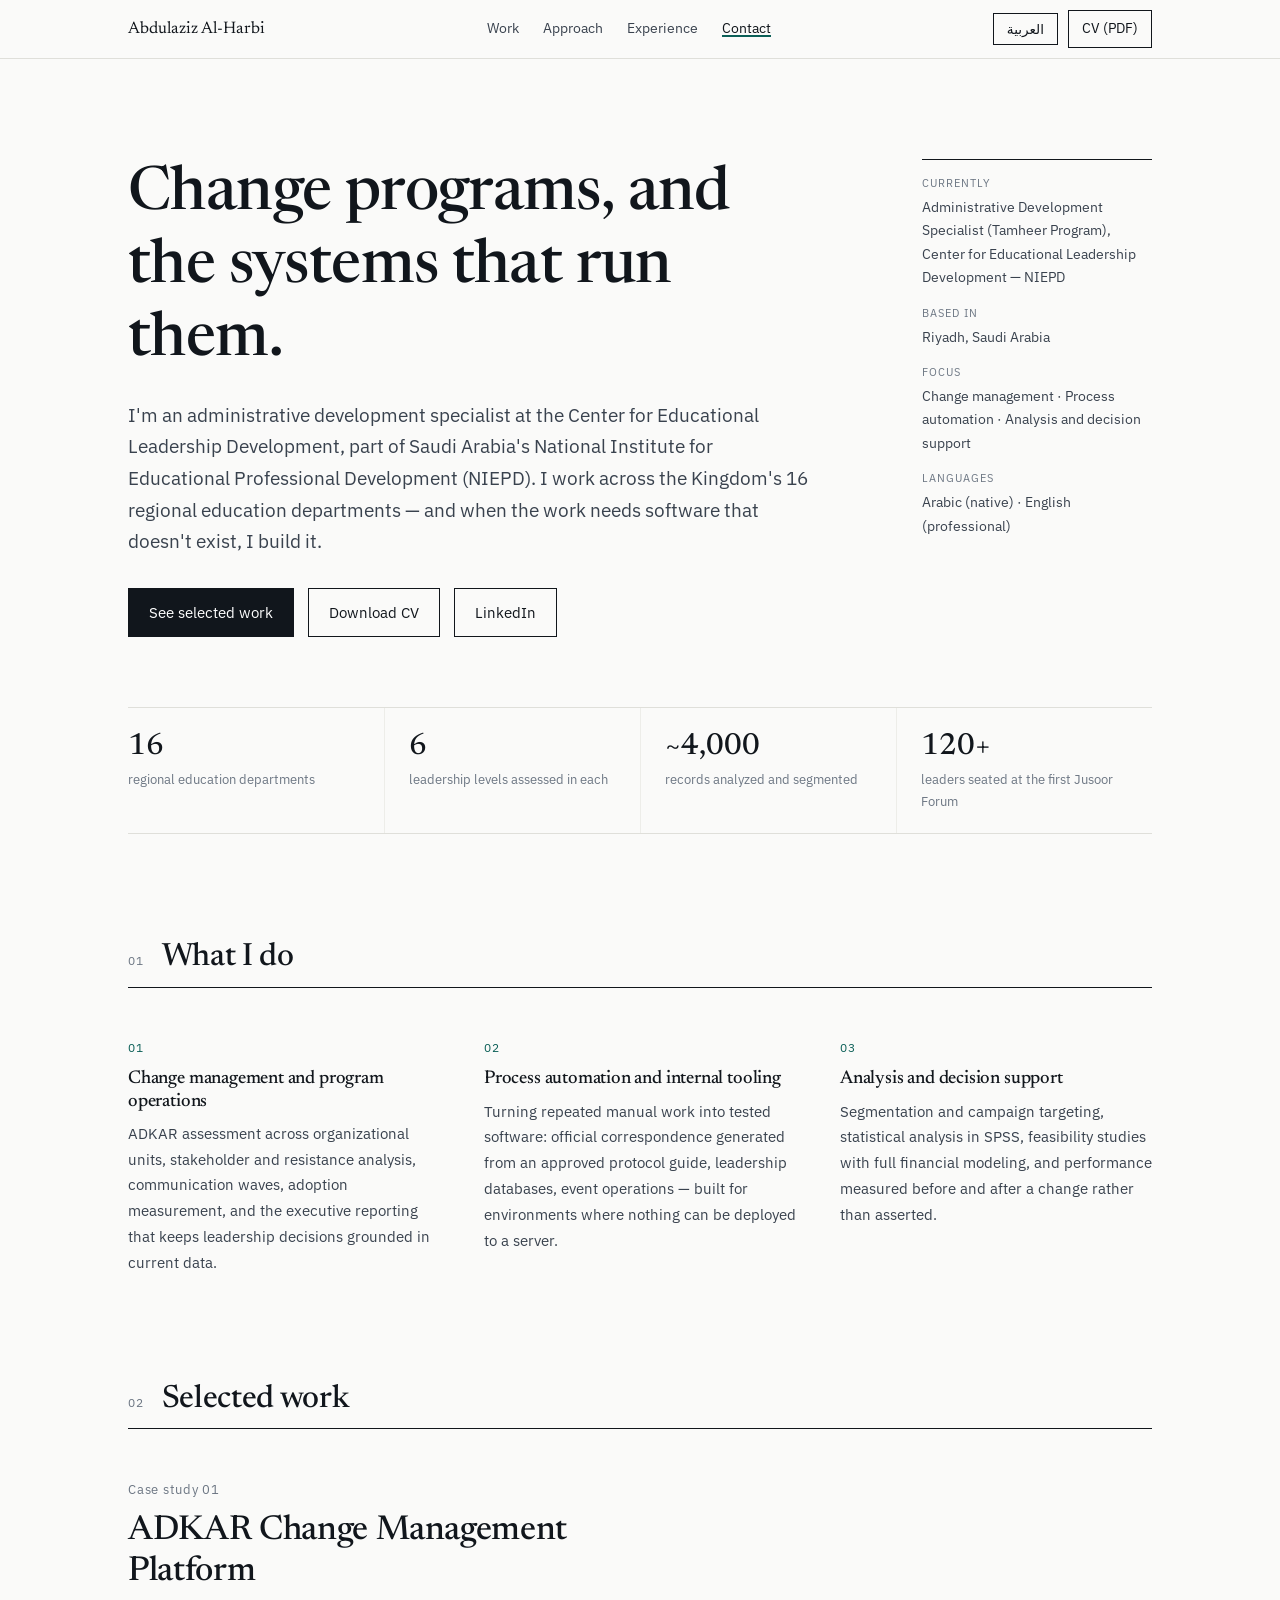
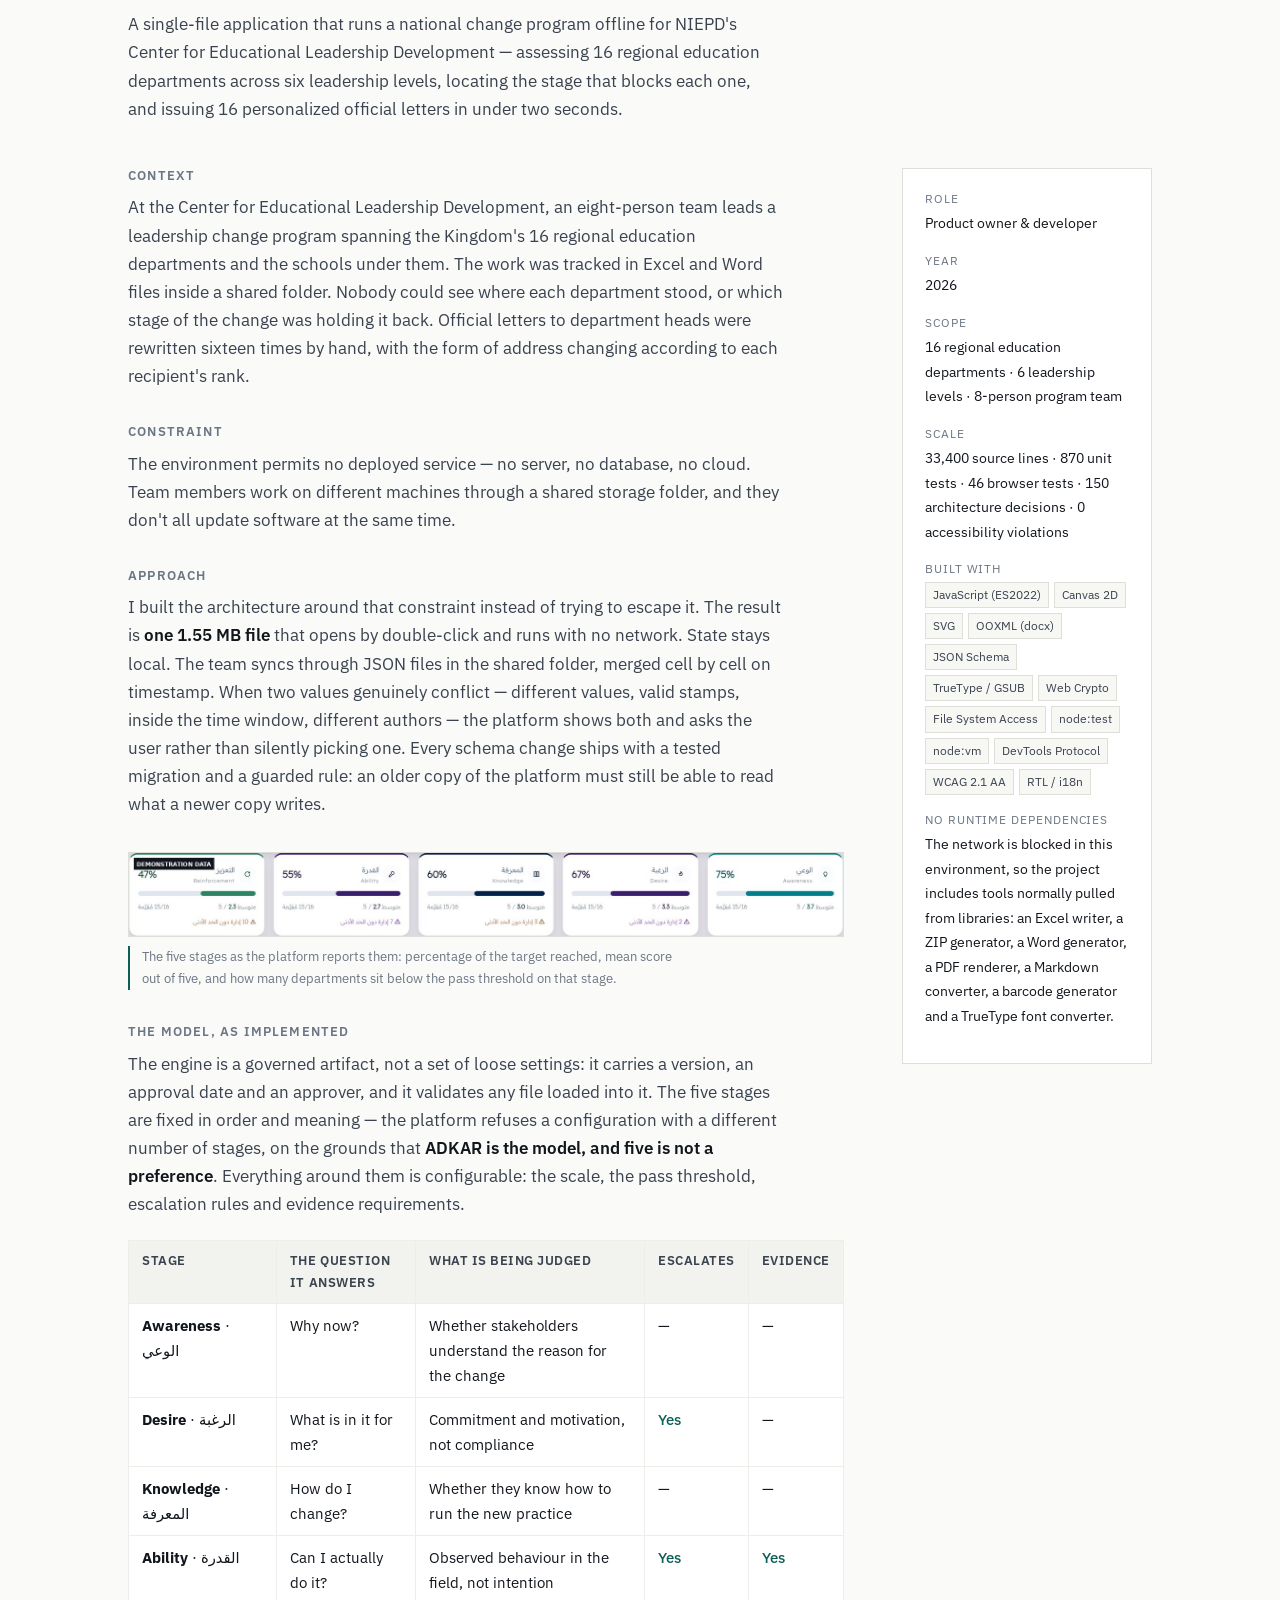
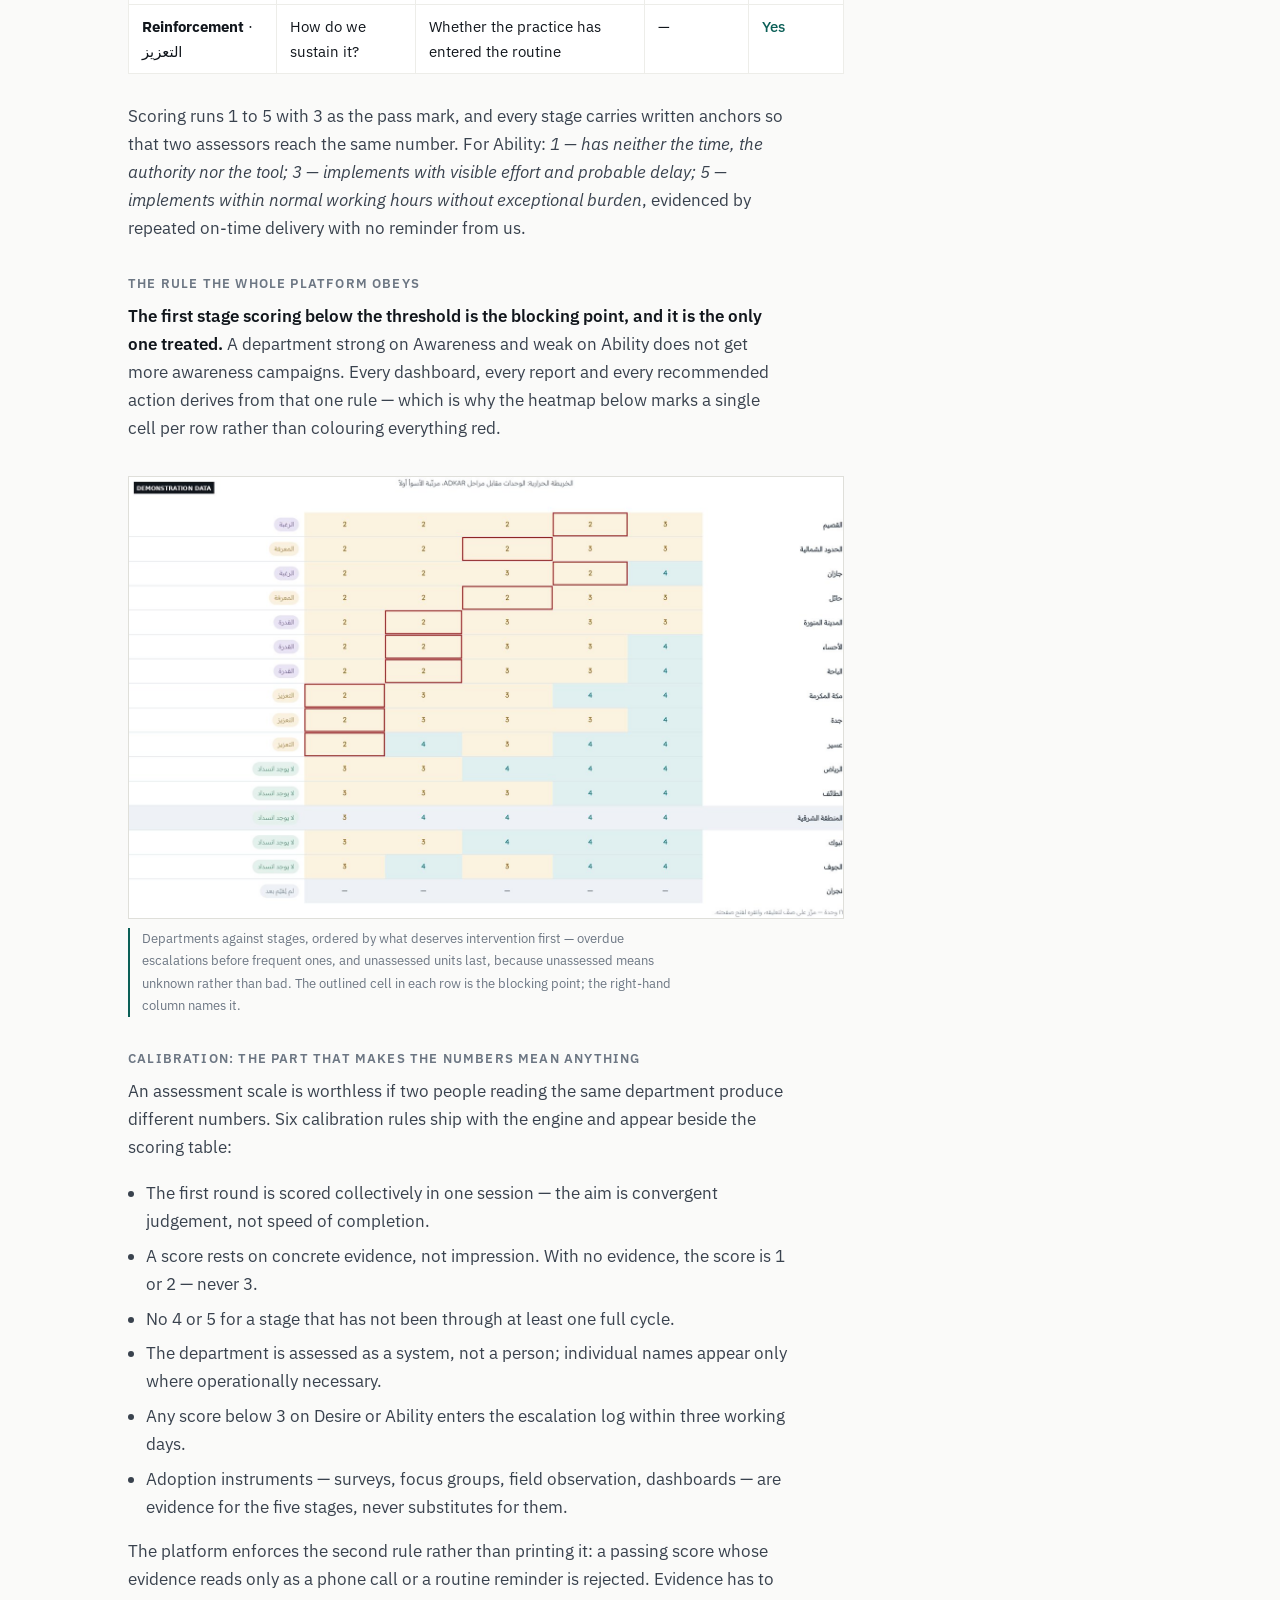
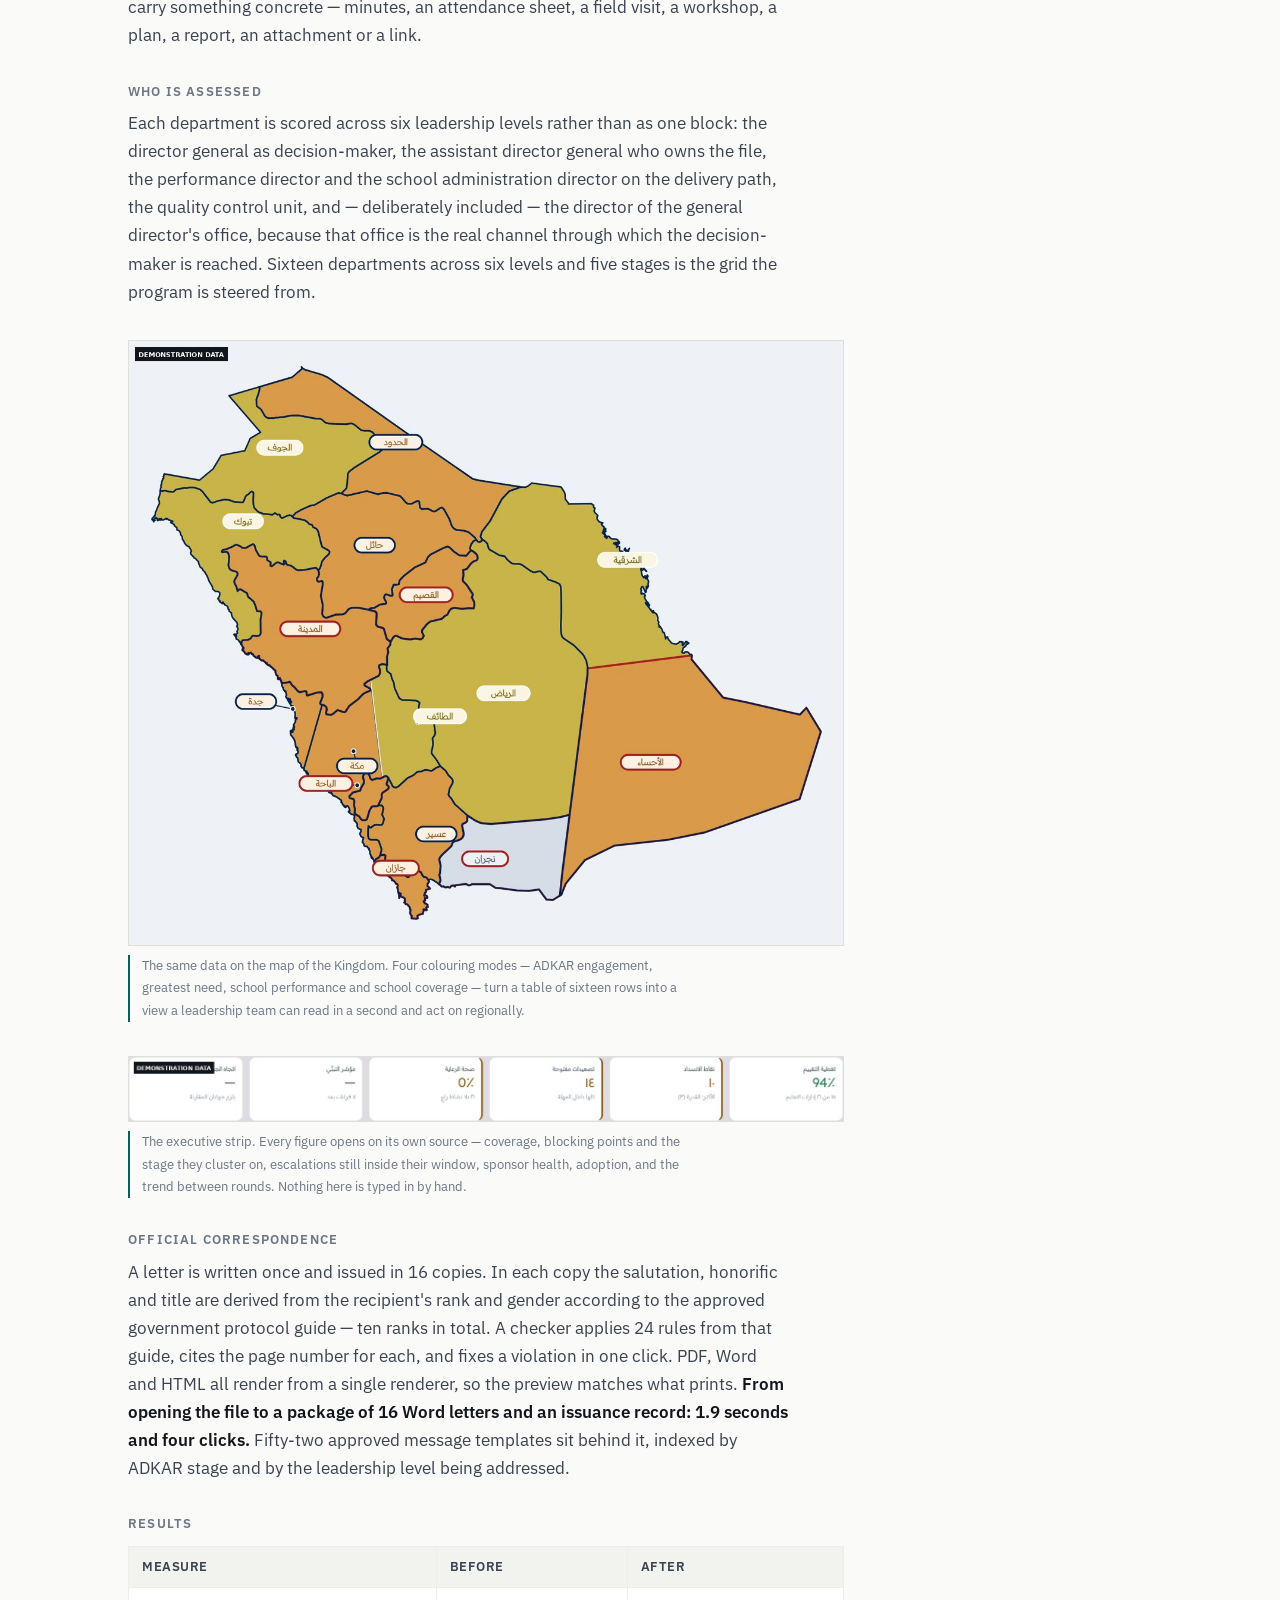
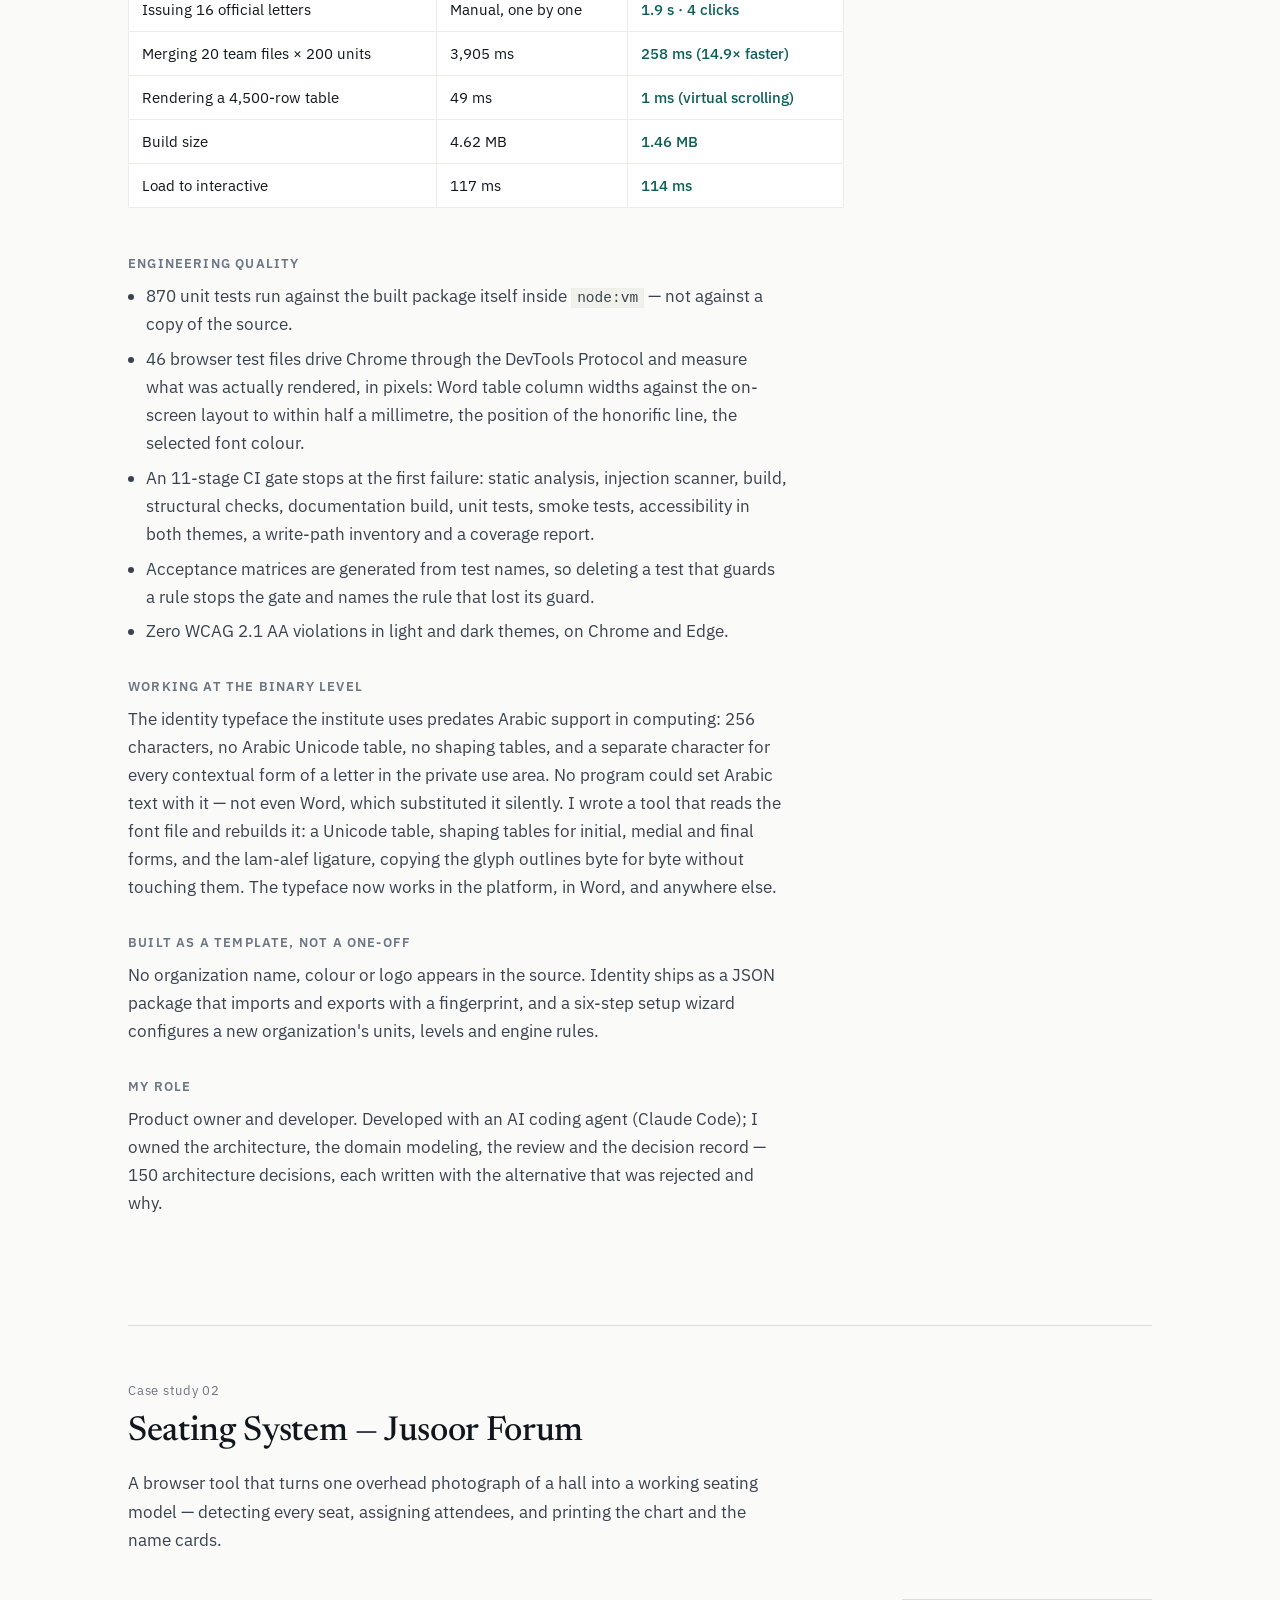
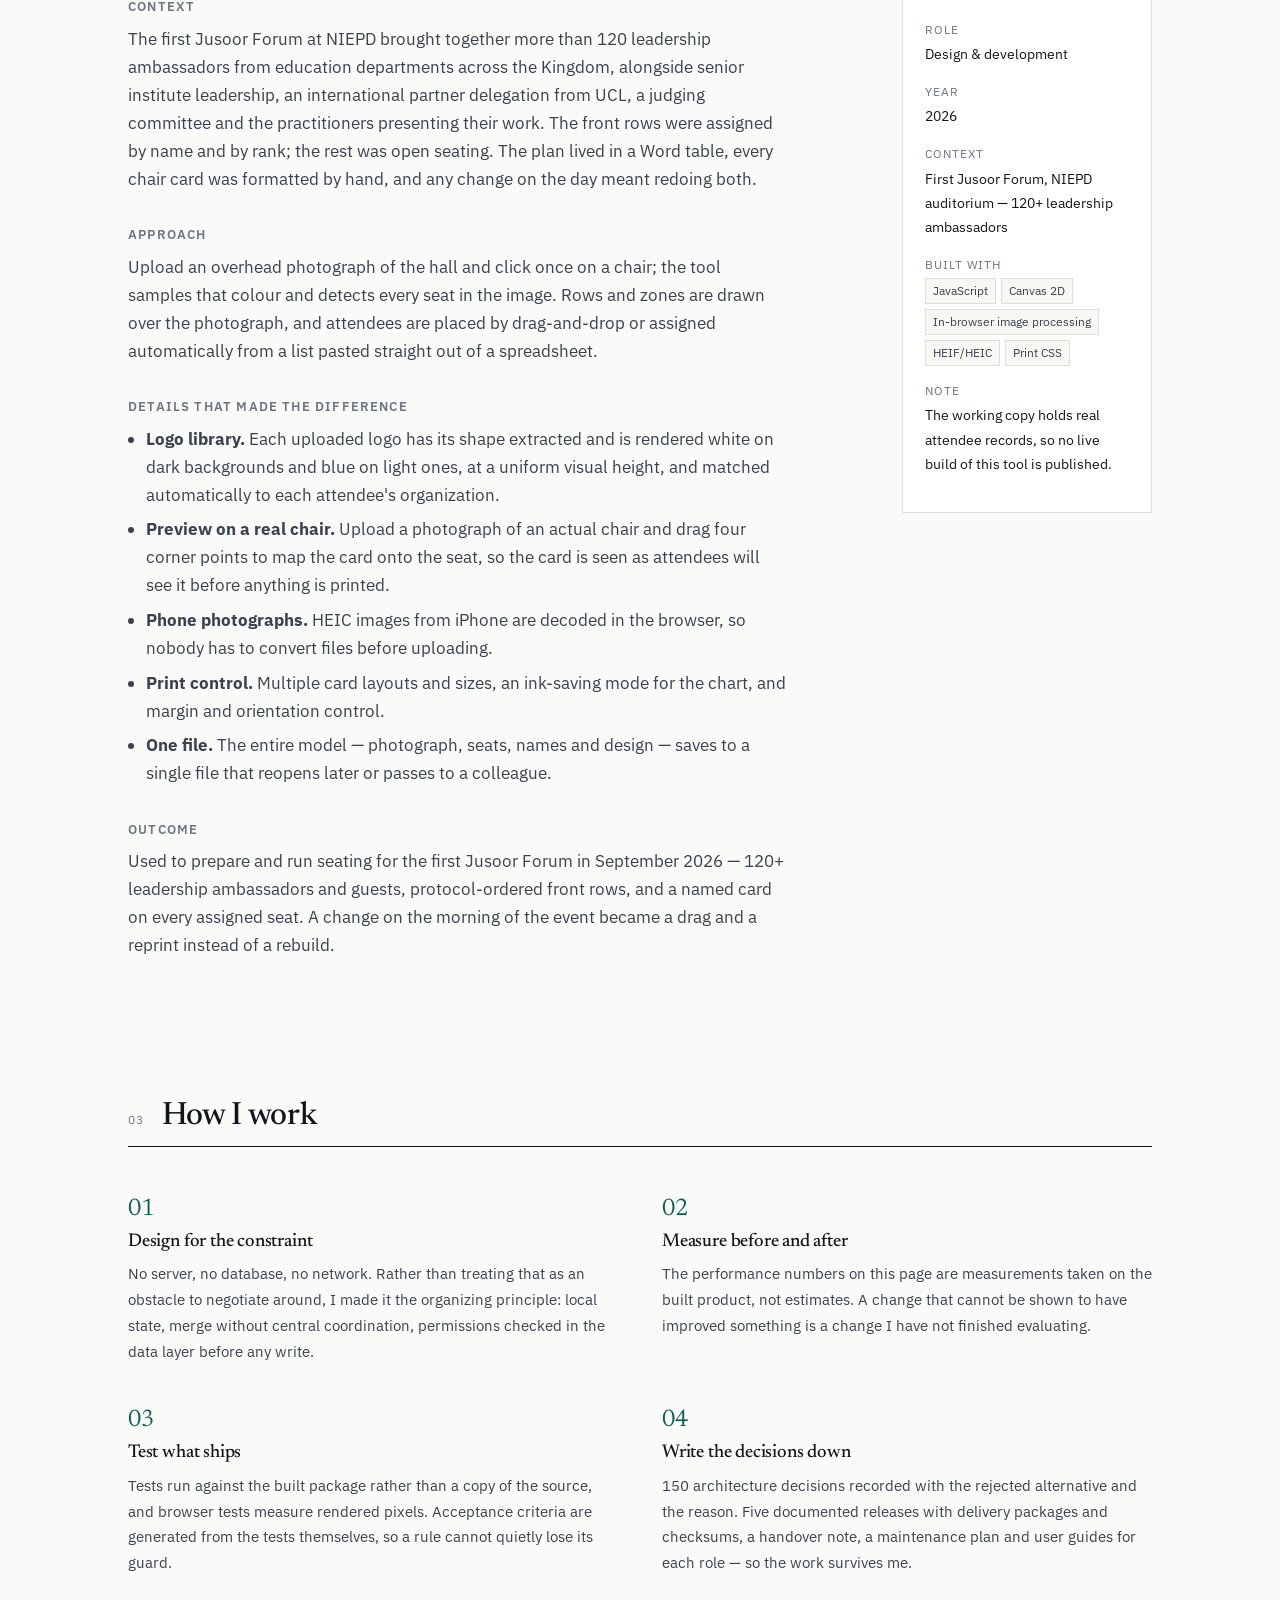
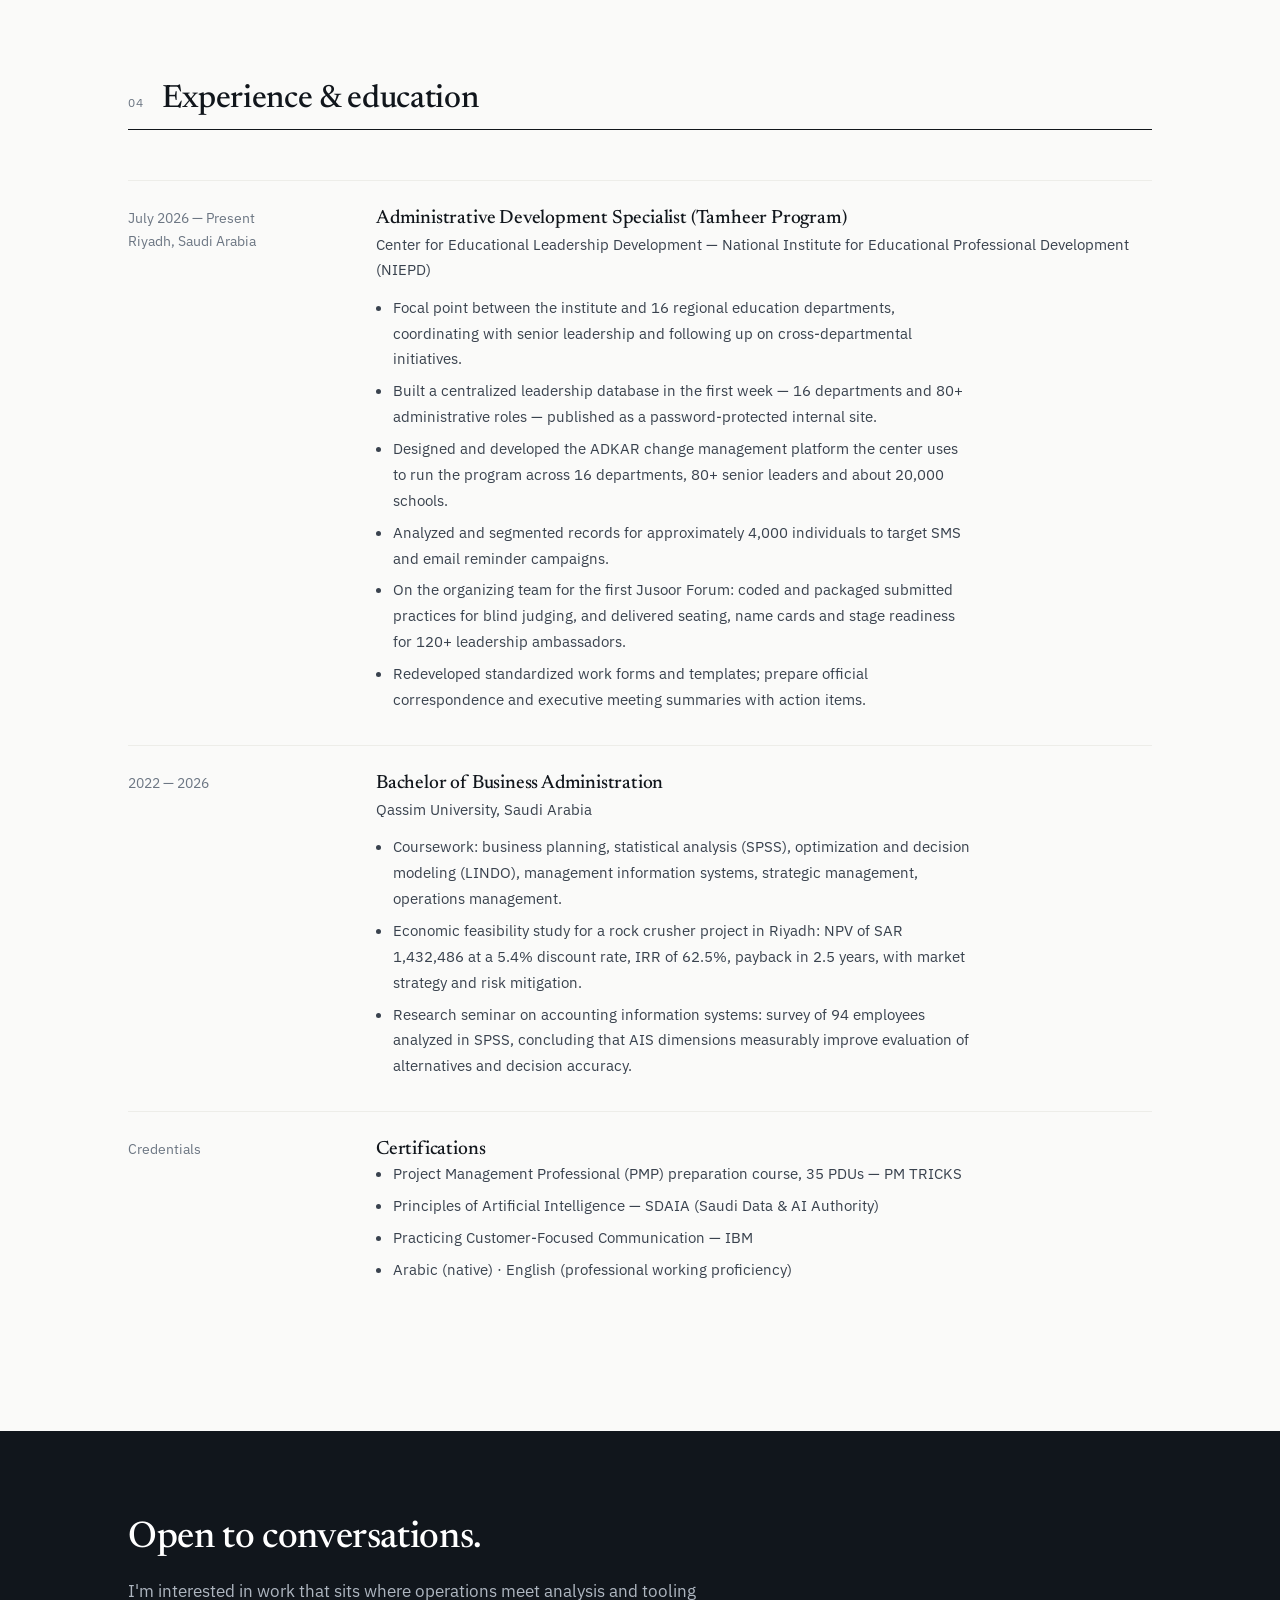
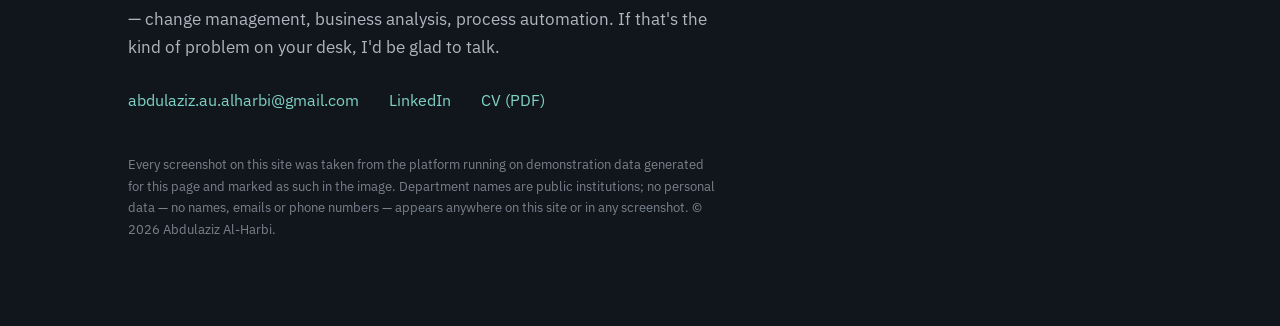
==== v1.html @ 216bb12a "Portfolio v2: bilingual motion site with four case studies; previous page kept as v1.html Co-Authore" ====
<!doctype html>
<html lang="en" data-lang="en">
<head>
<meta charset="utf-8">
<meta name="viewport" content="width=device-width,initial-scale=1">
<title>Abdulaziz Al-Harbi — Change management, operations, and the systems that run them</title>
<meta name="description" content="Administrative development specialist at the Center for Educational Leadership Development, NIEPD. Change management across 16 regional education departments, and the internal systems built to run it.">
<meta property="og:title" content="Abdulaziz Al-Harbi — Change management and operations">
<meta property="og:description" content="Change management across 16 regional education departments, and the systems built to run it.">
<meta property="og:type" content="profile">
<link rel="preconnect" href="https://fonts.googleapis.com">
<link rel="preconnect" href="https://fonts.gstatic.com" crossorigin>
<link href="https://fonts.googleapis.com/css2?family=IBM+Plex+Sans:wght@300;400;500;600&family=IBM+Plex+Sans+Arabic:wght@300;400;500;600&family=Newsreader:opsz,wght@6..72,400;6..72,500;6..72,600&display=swap" rel="stylesheet">
<style>
:root{
  --ink:#11161C; --ink-2:#39424E; --ink-3:#6C7683;
  --paper:#FAFAF9; --card:#FFFFFF; --rule:#DFDFDA; --rule-2:#EDEDE9;
  --accent:#0B5F57; --accent-soft:#E8F1EF;
  --maxw:1120px; --gutter:clamp(20px,5vw,48px);
  --sans:"IBM Plex Sans","Segoe UI",system-ui,sans-serif;
  --serif:Newsreader,Georgia,serif;
}
*{box-sizing:border-box}
html{-webkit-text-size-adjust:100%;scroll-behavior:smooth}
@media (prefers-reduced-motion:reduce){html{scroll-behavior:auto}*{animation:none!important;transition:none!important}}
body{margin:0;background:var(--paper);color:var(--ink);font-family:var(--sans);font-size:16.5px;line-height:1.7;-webkit-font-smoothing:antialiased}
h1,h2,h3,h4{font-family:var(--serif);font-weight:500;line-height:1.2;margin:0;letter-spacing:-.01em}
p{margin:0 0 1.1em}
a{color:var(--accent);text-decoration:none}
a:hover{text-decoration:underline;text-underline-offset:3px}
a:focus-visible,button:focus-visible{outline:2px solid var(--accent);outline-offset:3px;border-radius:2px}
img{max-width:100%;display:block}
code{font-family:ui-monospace,SFMono-Regular,Menlo,monospace;font-size:.88em;background:#F1F1EC;border:1px solid var(--rule-2);padding:1px 5px}
.wrap{max-width:var(--maxw);margin:0 auto;padding:0 var(--gutter)}
.skip{position:absolute;width:1px;height:1px;overflow:hidden;clip:rect(0 0 0 0);white-space:nowrap}
.skip:focus{position:fixed;left:8px;top:8px;width:auto;height:auto;clip:auto;background:var(--ink);color:#fff;padding:10px 16px;z-index:100}

/* ---------- bilingual ---------- */
html[data-lang="en"] [data-l="ar"]{display:none}
html[data-lang="ar"] [data-l="en"]{display:none}
html[data-lang="ar"]{direction:rtl}
html[data-lang="ar"] body{font-family:"IBM Plex Sans Arabic",var(--sans);line-height:1.9}
html[data-lang="ar"] h1,html[data-lang="ar"] h2,html[data-lang="ar"] h3{font-family:"IBM Plex Sans Arabic",var(--sans);font-weight:600;letter-spacing:0;line-height:1.35}
html[data-lang="ar"] .block h4{font-family:"IBM Plex Sans Arabic",var(--sans);letter-spacing:0;text-transform:none;font-size:.9rem}
html[data-lang="ar"] th,html[data-lang="ar"] td{text-align:right}
html[data-lang="ar"] thead th{letter-spacing:0;text-transform:none}
html[data-lang="ar"] ul{padding-left:0;padding-right:1.1em}
html[data-lang="ar"] figcaption{padding-left:0;padding-right:12px;border-left:0;border-right:2px solid var(--accent)}
html[data-lang="ar"] .proof div{border-left:0;border-right:1px solid var(--rule-2)}
html[data-lang="ar"] .proof div:first-child{border-right:none;padding-right:0;padding-left:24px}
html[data-lang="ar"] .hero .now{font-size:.9rem}
html[data-lang="ar"] .shead .no{letter-spacing:0}
html[data-lang="ar"] .caps .n,html[data-lang="ar"] .principles .n{font-family:var(--serif)}

/* ---------- nav ---------- */
.nav{position:sticky;top:0;z-index:50;background:rgba(250,250,249,.93);backdrop-filter:blur(8px);border-bottom:1px solid var(--rule)}
.nav .wrap{display:flex;align-items:center;justify-content:space-between;gap:20px;height:58px}
.nav .me{font-family:var(--serif);font-size:1.05rem;color:var(--ink);white-space:nowrap}
html[data-lang="ar"] .nav .me{font-family:"IBM Plex Sans Arabic",var(--sans);font-weight:600}
.nav ul{display:flex;gap:24px;list-style:none;margin:0;padding:0;font-size:.88rem}
.nav ul a{color:var(--ink-2)}
.nav ul a[aria-current="true"]{color:var(--ink);box-shadow:inset 0 -2px 0 var(--accent)}
.nav .right{display:flex;align-items:center;gap:10px}
.nav .cta,.langbtn{border:1px solid var(--ink);color:var(--ink);padding:6px 13px;font-size:.85rem;white-space:nowrap;background:transparent;cursor:pointer;font-family:inherit}
.nav .cta:hover,.langbtn:hover{background:var(--ink);color:#fff;text-decoration:none}
@media (max-width:860px){.nav ul{display:none}}

/* ---------- hero ---------- */
.hero{padding:clamp(52px,9vw,100px) 0 0}
.hero .top{display:grid;grid-template-columns:minmax(0,1fr) 230px;gap:56px;align-items:start}
.hero h1{font-size:clamp(2.2rem,5.2vw,3.8rem);max-width:18ch;font-weight:500}
.hero .sub{margin-top:22px;font-size:clamp(1.02rem,1.6vw,1.16rem);color:var(--ink-2);max-width:62ch}
.hero .actions{display:flex;flex-wrap:wrap;gap:14px;margin-top:30px}
.hero .now{border-top:1px solid var(--ink);padding-top:14px;font-size:.86rem;margin:0}
.hero .now dt{font-size:.7rem;letter-spacing:.09em;text-transform:uppercase;color:var(--ink-3);margin-bottom:3px}
html[data-lang="ar"] .hero .now dt{letter-spacing:0;text-transform:none;font-size:.76rem}
.hero .now dd{margin:0 0 14px;color:var(--ink-2)}
@media (max-width:980px){.hero .top{grid-template-columns:1fr;gap:34px}.hero .now{max-width:430px}}
.btn{display:inline-block;padding:11px 20px;font-size:.92rem;border:1px solid var(--ink);background:var(--ink);color:#fff}
.btn:hover{background:#000;text-decoration:none}
.btn.ghost{background:transparent;color:var(--ink)}
.btn.ghost:hover{background:var(--ink);color:#fff}

.proof{display:grid;grid-template-columns:repeat(4,1fr);margin-top:clamp(42px,7vw,70px);border-top:1px solid var(--rule);border-bottom:1px solid var(--rule)}
.proof div{padding:22px 24px 20px;border-left:1px solid var(--rule-2)}
.proof div:first-child{border-left:none;padding-left:0}
.proof b{display:block;font-family:var(--serif);font-size:1.9rem;font-weight:500;font-variant-numeric:tabular-nums;line-height:1.15}
.proof .lbl{font-size:.82rem;color:var(--ink-3);display:block;margin-top:4px}
@media (max-width:760px){
  .proof{grid-template-columns:1fr 1fr}
  .proof div{padding:16px 0 16px 18px}
  .proof div:nth-child(odd){border-left:none;padding-left:0}
  .proof div:nth-child(n+3){border-top:1px solid var(--rule-2)}
  html[data-lang="ar"] .proof div:nth-child(odd){border-right:none;padding-right:0;padding-left:18px}
}

/* ---------- sections ---------- */
section{padding:clamp(60px,9vw,104px) 0 0}
.shead{display:flex;align-items:baseline;gap:18px;padding-bottom:10px;border-bottom:1px solid var(--ink);margin-bottom:clamp(30px,5vw,50px)}
.shead .no{font-size:.78rem;color:var(--ink-3);font-variant-numeric:tabular-nums;letter-spacing:.06em}
.shead h2{font-size:clamp(1.5rem,2.6vw,2rem)}

.caps,.principles{display:grid;gap:clamp(24px,4vw,44px)}
.caps{grid-template-columns:repeat(3,1fr)}
.principles{grid-template-columns:repeat(2,1fr)}
.caps h3,.principles h3{font-size:1.16rem;margin-bottom:8px}
.caps p,.principles p{color:var(--ink-2);font-size:.95rem;margin:0}
.caps .n{font-size:.76rem;color:var(--accent);letter-spacing:.08em;display:block;margin-bottom:10px}
.principles .n{font-family:var(--serif);font-size:1.5rem;color:var(--accent);display:block;line-height:1;margin-bottom:10px}
@media (max-width:820px){.caps{grid-template-columns:1fr;gap:30px}.principles{grid-template-columns:1fr;gap:28px}}

/* ---------- case ---------- */
.case{border-top:1px solid var(--rule);padding-top:clamp(36px,5vw,54px);margin-top:clamp(46px,6vw,74px)}
.case:first-of-type{border-top:none;margin-top:0;padding-top:0}
.case h3{font-size:clamp(1.6rem,3vw,2.15rem);max-width:24ch}
.case .kicker{font-size:.8rem;color:var(--ink-3);letter-spacing:.06em;margin-bottom:10px}
.case .summary{font-size:1.05rem;color:var(--ink-2);max-width:64ch;margin-top:16px}
.case .cols{display:grid;grid-template-columns:minmax(0,1fr) 250px;gap:clamp(30px,5vw,58px);align-items:start;margin-top:clamp(28px,4vw,44px)}
@media (max-width:900px){.case .cols{grid-template-columns:1fr;gap:28px}}
.block{margin-bottom:34px}
.block h4{font-size:.82rem;font-family:var(--sans);font-weight:600;letter-spacing:.09em;text-transform:uppercase;color:var(--ink-3);margin-bottom:10px}
.block p{max-width:66ch;color:var(--ink-2)}
.block p strong{color:var(--ink);font-weight:600}
.block ul{max-width:66ch;color:var(--ink-2);padding-left:1.1em;margin:0 0 1em}
.block li{margin-bottom:.4em}

.factfile{border:1px solid var(--rule);background:var(--card);padding:20px 22px;position:sticky;top:78px}
.factfile dl{margin:0;font-size:.9rem}
.factfile dt{font-size:.72rem;letter-spacing:.08em;text-transform:uppercase;color:var(--ink-3);margin-bottom:3px}
html[data-lang="ar"] .factfile dt{letter-spacing:0;text-transform:none;font-size:.78rem}
.factfile dd{margin:0 0 15px;color:var(--ink)}
.tags{display:flex;flex-wrap:wrap;gap:5px;list-style:none;padding:0;margin:0}
.tags li{font-size:.74rem;border:1px solid var(--rule);background:#F7F7F4;color:var(--ink-2);padding:2px 7px}
@media (max-width:900px){.factfile{position:static}}

figure{margin:0 0 34px}
figure img{border:1px solid var(--rule);background:#fff}
figcaption{font-size:.82rem;color:var(--ink-3);margin-top:9px;padding-left:12px;border-left:2px solid var(--accent);max-width:70ch}

.tw{overflow-x:auto;-webkit-overflow-scrolling:touch;margin-bottom:14px}
.case .cols>div{min-width:0}
table{border-collapse:collapse;width:100%;font-size:.92rem;background:var(--card);margin:4px 0 14px}
th,td{border:1px solid var(--rule-2);padding:9px 13px;text-align:left;vertical-align:top}
thead th{background:#F2F2EE;font-weight:600;font-size:.8rem;letter-spacing:.04em;color:var(--ink-2);text-transform:uppercase}
.win{color:var(--accent);font-weight:500}

.demo{display:none;border:1px solid var(--accent);background:var(--accent-soft);padding:22px 24px;margin-top:30px}
.demo.on{display:block}
.demo h4{font-family:var(--serif);font-size:1.2rem;text-transform:none;letter-spacing:0;color:var(--ink);margin-bottom:6px}
.demo p{font-size:.92rem;color:var(--ink-2);margin:0 0 14px;max-width:60ch}

.role{display:grid;grid-template-columns:200px minmax(0,1fr);gap:clamp(20px,4vw,48px);padding:26px 0;border-top:1px solid var(--rule-2)}
.role:first-of-type{border-top:none;padding-top:0}
.role .when{font-size:.86rem;color:var(--ink-3)}
.role h3{font-size:1.2rem}
.role .org{font-size:.94rem;color:var(--ink-2);margin:2px 0 12px}
.role ul{margin:0;padding-left:1.1em;color:var(--ink-2);font-size:.95rem;max-width:66ch}
.role li{margin-bottom:.4em}
@media (max-width:760px){.role{grid-template-columns:1fr;gap:8px}}

.contact{background:var(--ink);color:#EDEFF1;margin-top:clamp(70px,10vw,116px);padding:clamp(54px,8vw,86px) 0}
.contact h2{color:#fff;font-size:clamp(1.7rem,3.4vw,2.3rem);max-width:22ch}
.contact p{color:#AEB6C0;max-width:58ch;margin-top:16px}
.contact a{color:#7FD3C6}
.contact .links{display:flex;flex-wrap:wrap;gap:12px 30px;margin-top:26px;font-size:1rem}
.contact small{display:block;margin-top:40px;color:#79828D;font-size:.79rem;line-height:1.7;max-width:74ch}

@media print{.nav,.demo,.contact .links{display:none}body{background:#fff;font-size:11pt}.contact{background:#fff;color:#000;margin-top:24px}}
</style>
</head>
<body>
<a class="skip" href="#main"><span data-l="en">Skip to content</span><span data-l="ar">تخطَّ إلى المحتوى</span></a>

<nav class="nav" aria-label="Primary">
  <div class="wrap">
    <a class="me" href="#top"><span data-l="en">Abdulaziz Al-Harbi</span><span data-l="ar">عبدالعزيز الحربي</span></a>
    <ul>
      <li><a href="#work"><span data-l="en">Work</span><span data-l="ar">الأعمال</span></a></li>
      <li><a href="#approach"><span data-l="en">Approach</span><span data-l="ar">المنهج</span></a></li>
      <li><a href="#experience"><span data-l="en">Experience</span><span data-l="ar">الخبرة</span></a></li>
      <li><a href="#contact"><span data-l="en">Contact</span><span data-l="ar">تواصل</span></a></li>
    </ul>
    <div class="right">
      <button class="langbtn" id="langBtn" type="button" aria-label="Switch language"><span data-l="en">العربية</span><span data-l="ar">English</span></button>
      <a class="cta" href="cv.pdf"><span data-l="en">CV (PDF)</span><span data-l="ar">السيرة (PDF)</span></a>
    </div>
  </div>
</nav>

<main id="main">
<header class="hero" id="top">
  <div class="wrap">
    <div class="top">
      <div>
        <h1><span data-l="en">Change programs, and the systems that run them.</span><span data-l="ar">برامج التغيير، والأنظمة التي تُشغّلها.</span></h1>
        <p class="sub"><span data-l="en">I'm an administrative development specialist at the Center for Educational Leadership Development, part of Saudi Arabia's National Institute for Educational Professional Development (NIEPD). I work across the Kingdom's 16 regional education departments — and when the work needs software that doesn't exist, I build it.</span><span data-l="ar">أخصائي تطوير إداري في مركز تطوير القيادات التعليمية بالمعهد الوطني للتطوير المهني التعليمي، أعمل مع ست عشرة إدارة تعليم في مناطق المملكة. أصمّم العمليات، وحين يحتاج العمل أداة غير موجودة أبنيها.</span></p>
        <div class="actions">
          <a class="btn" href="#work"><span data-l="en">See selected work</span><span data-l="ar">اطّلع على الأعمال</span></a>
          <a class="btn ghost" href="cv.pdf"><span data-l="en">Download CV</span><span data-l="ar">تحميل السيرة</span></a>
          <a class="btn ghost" href="https://www.linkedin.com/">LinkedIn</a>
        </div>
      </div>
      <dl class="now"><dt><span data-l="en">Currently</span><span data-l="ar">الدور الحالي</span></dt><dd><span data-l="en">Administrative Development Specialist (Tamheer Program), Center for Educational Leadership Development — NIEPD</span><span data-l="ar">أخصائي تطوير إداري (برنامج تمهير) — مركز تطوير القيادات التعليمية، المعهد الوطني للتطوير المهني التعليمي</span></dd>
<dt><span data-l="en">Based in</span><span data-l="ar">المقر</span></dt><dd><span data-l="en">Riyadh, Saudi Arabia</span><span data-l="ar">الرياض، المملكة العربية السعودية</span></dd>
<dt><span data-l="en">Focus</span><span data-l="ar">مجالات العمل</span></dt><dd><span data-l="en">Change management · Process automation · Analysis and decision support</span><span data-l="ar">إدارة التغيير، وأتمتة العمليات، والتحليل ودعم القرار</span></dd>
<dt><span data-l="en">Languages</span><span data-l="ar">اللغات</span></dt><dd><span data-l="en">Arabic (native) · English (professional)</span><span data-l="ar">العربية (الأم)، والإنجليزية (مستوى احترافي)</span></dd></dl>
    </div>
    <div class="proof"><div><b><span data-l="en">16</span><span data-l="ar">١٦</span></b><span class="lbl"><span data-l="en">regional education departments</span><span data-l="ar">إدارة تعليم في المناطق</span></span></div>
<div><b><span data-l="en">6</span><span data-l="ar">٦</span></b><span class="lbl"><span data-l="en">leadership levels assessed in each</span><span data-l="ar">مستويات قيادية داخل كل إدارة</span></span></div>
<div><b><span data-l="en">~4,000</span><span data-l="ar">٤٬٠٠٠</span></b><span class="lbl"><span data-l="en">records analyzed and segmented</span><span data-l="ar">سجلاً حُلّل وفُرز للتواصل</span></span></div>
<div><b><span data-l="en">120+</span><span data-l="ar">١٢٠</span></b><span class="lbl"><span data-l="en">leaders seated at the first Jusoor Forum</span><span data-l="ar">قياديًا فأكثر في ملتقى جسور الأول</span></span></div></div>
  </div>
</header>

<section id="capabilities">
  <div class="wrap">
    <div class="shead"><span class="no">01</span><h2><span data-l="en">What I do</span><span data-l="ar">مجالات العمل</span></h2></div>
    <div class="caps"><div><span class="n">01</span><h3 data-l="en">Change management and program operations</h3><h3 data-l="ar">إدارة التغيير وتشغيل البرامج</h3><p data-l="en">ADKAR assessment across organizational units, stakeholder and resistance analysis, communication waves, adoption measurement, and the executive reporting that keeps leadership decisions grounded in current data.</p>
<p data-l="ar">تقييم الوحدات وفق نموذج ADKAR، وتحليل أصحاب المصلحة وإدارة المقاومة، وتشغيل الموجات الاتصالية، وقياس التبنّي، والتقارير التنفيذية التي تجعل قرار القيادة مبنيًا على وضع اليوم لا على انطباع.</p></div>
<div><span class="n">02</span><h3 data-l="en">Process automation and internal tooling</h3><h3 data-l="ar">أتمتة العمليات وبناء الأدوات الداخلية</h3><p data-l="en">Turning repeated manual work into tested software: official correspondence generated from an approved protocol guide, leadership databases, event operations — built for environments where nothing can be deployed to a server.</p>
<p data-l="ar">تحويل العمل اليدوي المتكرر إلى برمجيات مختبَرة: خطابات رسمية تُصدر وفق دليل المخاطبات المعتمد، وقواعد بيانات قيادية، وتشغيل الفعاليات — في بيئة لا تسمح بنشر أي خدمة على خادم.</p></div>
<div><span class="n">03</span><h3 data-l="en">Analysis and decision support</h3><h3 data-l="ar">التحليل ودعم القرار</h3><p data-l="en">Segmentation and campaign targeting, statistical analysis in SPSS, feasibility studies with full financial modeling, and performance measured before and after a change rather than asserted.</p>
<p data-l="ar">فرز البيانات واستهداف حملات التواصل، والتحليل الإحصائي بـ SPSS، ودراسات الجدوى بنمذجة مالية كاملة، وأداء يُقاس قبل التغيير وبعده لا يُدّعى.</p></div></div>
  </div>
</section>

<section id="work">
  <div class="wrap">
    <div class="shead"><span class="no">02</span><h2><span data-l="en">Selected work</span><span data-l="ar">الأعمال المختارة</span></h2></div>

    <article class="case" id="adkar">
      <p class="kicker"><span data-l="en">Case study 01</span><span data-l="ar">دراسة حالة ٠١</span></p>
      <h3><span data-l="en">ADKAR Change Management Platform</span><span data-l="ar">منصة إدارة التغيير ADKAR</span></h3>
      <p class="summary"><span data-l="en">A single-file application that runs a national change program offline for NIEPD's Center for Educational Leadership Development — assessing 16 regional education departments across six leadership levels, locating the stage that blocks each one, and issuing 16 personalized official letters in under two seconds.</span><span data-l="ar">تطبيق في ملف واحد يدير برنامج تغيير وطنيًا دون اتصال لمركز تطوير القيادات التعليمية بالمعهد الوطني للتطوير المهني التعليمي: يقيّم ست عشرة إدارة تعليم على ستة مستويات قيادية، ويحدّد المرحلة التي تعطّل كل إدارة، ويُصدر ١٦ خطابًا رسميًا مخصَّصًا في أقل من ثانيتين.</span></p>
      <div class="cols">
        <div>
<div class="block">
<h4 data-l="en">Context</h4><h4 data-l="ar">المشكلة</h4>
<p data-l="en">At the Center for Educational Leadership Development, an eight-person team leads a leadership change program spanning the Kingdom's 16 regional education departments and the schools under them. The work was tracked in Excel and Word files inside a shared folder. Nobody could see where each department stood, or which stage of the change was holding it back. Official letters to department heads were rewritten sixteen times by hand, with the form of address changing according to each recipient's rank.</p>
<p data-l="ar">في مركز تطوير القيادات التعليمية يقود فريق من ثمانية أشخاص برنامج تغيير يشمل ست عشرة إدارة تعليم في مناطق المملكة والمدارس التابعة لها. كان العمل يُدار بملفات Excel وWord في مجلد مشترك، فلا يظهر أين تقف كل إدارة ولا أي مرحلة تعطّل تقدّمها. أما الخطابات الرسمية فكانت تُكتب ست عشرة مرة يدويًا، مع اختلاف صيغة المخاطبة حسب رتبة كل مخاطَب.</p>
</div>
<div class="block">
<h4 data-l="en">Constraint</h4><h4 data-l="ar">القيد</h4>
<p data-l="en">The environment permits no deployed service — no server, no database, no cloud. Team members work on different machines through a shared storage folder, and they don't all update software at the same time.</p>
<p data-l="ar">البيئة الحكومية لا تسمح بنشر خدمة: لا خادم ولا قاعدة بيانات ولا خدمة سحابية. وأعضاء الفريق يعملون على أجهزة مختلفة عبر مجلد تخزين مشترك، ولا يحدّثون التطبيق في وقت واحد.</p>
</div>
<div class="block">
<h4 data-l="en">Approach</h4><h4 data-l="ar">القرار المعماري</h4>
<p data-l="en">I built the architecture around that constraint instead of trying to escape it. The result is <strong>one 1.55 MB file</strong> that opens by double-click and runs with no network. State stays local. The team syncs through JSON files in the shared folder, merged cell by cell on timestamp. When two values genuinely conflict — different values, valid stamps, inside the time window, different authors — the platform shows both and asks the user rather than silently picking one. Every schema change ships with a tested migration and a guarded rule: an older copy of the platform must still be able to read what a newer copy writes.</p>
<p data-l="ar">بنيتُ المعمارية حول هذا القيد بدل الالتفاف عليه. النتيجة <strong>ملف واحد بحجم ١٫٥٥ ميغابايت</strong> يُفتح بالنقر المزدوج ويعمل دون اتصال. الحالة محلية، والفريق يتزامن عبر ملفات JSON في المجلد المشترك بالدمج بالختم الزمني لكل خلية. وعند تعارض حقيقي — قيمتان مختلفتان، وختمان صالحان، وفارق زمني داخل النافذة، وكاتبان مختلفان — يعرض التطبيق النسختين على المستخدم ولا يحسم تلقائيًا. وكل تغيير في المخطط يصحبه ترحيل مختبَر وشرط محروس: أن تبقى النسخة القديمة قادرة على قراءة ما تكتبه النسخة الجديدة.</p>
</div>
<figure>
<img src="assets/stages.jpg" data-alt-en="The five ADKAR stages as scored in the platform" data-alt-ar="المراحل الخمس كما تعرضها المنصة" alt="The five ADKAR stages as scored in the platform" loading="lazy">
<figcaption data-l="en">The five stages as the platform reports them: percentage of the target reached, mean score out of five, and how many departments sit below the pass threshold on that stage.</figcaption><figcaption data-l="ar">المراحل الخمس كما تعرضها المنصة: نسبة بلوغ المستهدف، ومتوسط الدرجة من خمس، وعدد الإدارات دون حد الاجتياز في كل مرحلة.</figcaption>
</figure>
<div class="block">
<h4 data-l="en">The model, as implemented</h4><h4 data-l="ar">النموذج كما طُبِّق</h4>
<p data-l="en">The engine is a governed artifact, not a set of loose settings: it carries a version, an approval date and an approver, and it validates any file loaded into it. The five stages are fixed in order and meaning — the platform refuses a configuration with a different number of stages, on the grounds that <strong>ADKAR is the model, and five is not a preference</strong>. Everything around them is configurable: the scale, the pass threshold, escalation rules and evidence requirements.</p>
<p data-l="ar">المحرّك وثيقة محكومة لا مجموعة إعدادات: له إصدار وتاريخ اعتماد وجهة اعتماد، ويفحص أي ملف يُحمَّل إليه. والمراحل الخمس ثابتة الترتيب والمعنى — ترفض المنصة أي تهيئة بعدد مراحل مختلف، لأن <strong>ADKAR هو النموذج، وعددها ليس خيارًا</strong>. وما عدا ذلك قابل للتهيئة: المقياس، وحد العبور، وقواعد التصعيد، واشتراط الشواهد.</p><div class="tw" data-l="en"><table><thead><tr><th scope="col">Stage</th><th scope="col">The question it answers</th><th scope="col">What is being judged</th><th scope="col">Escalates</th><th scope="col">Evidence</th></tr></thead><tbody><tr><td><strong>Awareness</strong> · الوعي</td><td>Why now?</td><td>Whether stakeholders understand the reason for the change</td><td>—</td><td>—</td></tr><tr><td><strong>Desire</strong> · الرغبة</td><td>What is in it for me?</td><td>Commitment and motivation, not compliance</td><td><span class="win">Yes</span></td><td>—</td></tr><tr><td><strong>Knowledge</strong> · المعرفة</td><td>How do I change?</td><td>Whether they know how to run the new practice</td><td>—</td><td>—</td></tr><tr><td><strong>Ability</strong> · القدرة</td><td>Can I actually do it?</td><td>Observed behaviour in the field, not intention</td><td><span class="win">Yes</span></td><td><span class="win">Yes</span></td></tr><tr><td><strong>Reinforcement</strong> · التعزيز</td><td>How do we sustain it?</td><td>Whether the practice has entered the routine</td><td>—</td><td><span class="win">Yes</span></td></tr></tbody></table></div><div class="tw" data-l="ar"><table><thead><tr><th scope="col">المرحلة</th><th scope="col">السؤال الذي تجيب عنه</th><th scope="col">ما الذي يُحكم عليه</th><th scope="col">تُصعَّد</th><th scope="col">تشترط شاهدًا</th></tr></thead><tbody><tr><td><strong>الوعي</strong></td><td>لماذا الآن؟</td><td>هل يدرك أصحاب المصلحة سبب الحاجة إلى التغيير</td><td>—</td><td>—</td></tr><tr><td><strong>الرغبة</strong></td><td>ما الفائدة لي؟</td><td>الالتزام والدافعية لا مجرد الاستجابة</td><td><span class="win">نعم</span></td><td>—</td></tr><tr><td><strong>المعرفة</strong></td><td>كيف أتغيّر؟</td><td>هل يعرف كيف ينفّذ الممارسة الجديدة</td><td>—</td><td>—</td></tr><tr><td><strong>القدرة</strong></td><td>هل أستطيع التطبيق؟</td><td>السلوك الملاحَظ في الميدان لا النية</td><td><span class="win">نعم</span></td><td><span class="win">نعم</span></td></tr><tr><td><strong>التعزيز</strong></td><td>كيف نستمر؟</td><td>هل دخلت الممارسة في الروتين</td><td>—</td><td><span class="win">نعم</span></td></tr></tbody></table></div><p data-l="en">Scoring runs 1 to 5 with 3 as the pass mark, and every stage carries written anchors so that two assessors reach the same number. For Ability: <em>1 — has neither the time, the authority nor the tool; 3 — implements with visible effort and probable delay; 5 — implements within normal working hours without exceptional burden</em>, evidenced by repeated on-time delivery with no reminder from us.</p>
<p data-l="ar">المقياس من ١ إلى ٥ وحد الاجتياز ٣، ولكل مرحلة شواهد مكتوبة تجعل مقيِّمَين يصلان إلى الرقم نفسه. مثال القدرة: <em>١ — لا يملك وقتًا ولا صلاحية ولا أداة؛ ٣ — ينفّذ بجهد ظاهر وتأخر محتمل؛ ٥ — ينفّذ ضمن الوقت المعتاد دون عبء استثنائي</em>، والدليل إنجاز متكرر ضمن المواعيد دون تذكير منّا.</p>
</div>
<div class="block">
<h4 data-l="en">The rule the whole platform obeys</h4><h4 data-l="ar">القاعدة التي تحكم المنصة كلها</h4>
<p data-l="en"><strong>The first stage scoring below the threshold is the blocking point, and it is the only one treated.</strong> A department strong on Awareness and weak on Ability does not get more awareness campaigns. Every dashboard, every report and every recommended action derives from that one rule — which is why the heatmap below marks a single cell per row rather than colouring everything red.</p>
<p data-l="ar"><strong>أول مرحلة تقل درجتها عن الحد هي نقطة الانسداد، وهي وحدها التي تُعالَج.</strong> فالإدارة القوية في الوعي والضعيفة في القدرة لا تُرسَل لها حملة وعي جديدة. وكل لوحة وكل تقرير وكل إجراء مقترح في المنصة مشتق من هذه القاعدة — ولذلك تُعلِّم الخريطة الحرارية خلية واحدة في كل صف بدل أن تصبغ الصف كله.</p>
</div>
<figure>
<img src="assets/heatmap.jpg" data-alt-en="Heatmap of 16 education departments against the five ADKAR stages" data-alt-ar="خريطة حرارية لست عشرة إدارة تعليم مقابل المراحل الخمس" alt="Heatmap of 16 education departments against the five ADKAR stages" loading="lazy">
<figcaption data-l="en">Departments against stages, ordered by what deserves intervention first — overdue escalations before frequent ones, and unassessed units last, because unassessed means unknown rather than bad. The outlined cell in each row is the blocking point; the right-hand column names it.</figcaption><figcaption data-l="ar">الإدارات مقابل المراحل، مرتّبة بما يستحق التدخل أولًا: تجاوز المهلة قبل كثرة التصعيد، وغير المقيَّم آخرًا لأنه مجهول لا سيّئ. والخلية المحاطة في كل صف هي نقطة الانسداد، والعمود الأخير يسمّيها.</figcaption>
</figure>
<div class="block">
<h4 data-l="en">Calibration: the part that makes the numbers mean anything</h4><h4 data-l="ar">المعايرة: ما يجعل للأرقام معنى</h4>
<p data-l="en">An assessment scale is worthless if two people reading the same department produce different numbers. Six calibration rules ship with the engine and appear beside the scoring table:</p>
<p data-l="ar">المقياس بلا قيمة إن أعطى شخصان للإدارة نفسها رقمين مختلفين. ست قواعد معايرة تأتي مع المحرّك وتظهر بجوار جدول التقييم:</p><ul data-l="en"><li>The first round is scored collectively in one session — the aim is convergent judgement, not speed of completion.</li><li>A score rests on concrete evidence, not impression. With no evidence, the score is 1 or 2 — never 3.</li><li>No 4 or 5 for a stage that has not been through at least one full cycle.</li><li>The department is assessed as a system, not a person; individual names appear only where operationally necessary.</li><li>Any score below 3 on Desire or Ability enters the escalation log within three working days.</li><li>Adoption instruments — surveys, focus groups, field observation, dashboards — are evidence for the five stages, never substitutes for them.</li></ul><ul data-l="ar"><li>الجولة الأولى تُقيَّم جماعيًا في جلسة واحدة — الهدف تقارب الأحكام لا سرعة الإنجاز.</li><li>الدرجة تُبنى على دليل ملموس لا على انطباع. وإن لم يوجد دليل فالدرجة ١ أو ٢، لا ٣.</li><li>لا تُمنح درجة ٤ أو ٥ لمرحلة لم تمر عليها دورة كاملة واحدة على الأقل.</li><li>التقييم للإدارة كمنظومة لا لشخص بعينه، والأسماء تُذكر عند الضرورة التشغيلية فقط.</li><li>أي تقييم يقل عن ٣ في الرغبة أو القدرة يُقيَّد في سجل التصعيد خلال ثلاثة أيام عمل.</li><li>أدوات قياس التبنّي — الاستبانات ومجموعات النقاش والملاحظة الميدانية واللوحات — أدلة على المراحل الخمس ولا تحل محلها.</li></ul><p data-l="en">The platform enforces the second rule rather than printing it: a passing score whose evidence reads only as a phone call or a routine reminder is rejected. Evidence has to carry something concrete — minutes, an attendance sheet, a field visit, a workshop, a plan, a report, an attachment or a link.</p>
<p data-l="ar">والمنصة تُنفّذ القاعدة الثانية ولا تكتفي بعرضها: الدرجة المجتازة التي شاهدها مجرد مكالمة أو تذكير روتيني تُرفض. فالشاهد يجب أن يحمل أثرًا ملموسًا — محضرًا أو كشف حضور أو زيارة ميدانية أو ورشة أو خطة أو تقريرًا أو مرفقًا أو رابطًا.</p>
</div>
<div class="block">
<h4 data-l="en">Who is assessed</h4><h4 data-l="ar">من الذي يُقيَّم</h4>
<p data-l="en">Each department is scored across six leadership levels rather than as one block: the director general as decision-maker, the assistant director general who owns the file, the performance director and the school administration director on the delivery path, the quality control unit, and — deliberately included — the director of the general director's office, because that office is the real channel through which the decision-maker is reached. Sixteen departments across six levels and five stages is the grid the program is steered from.</p>
<p data-l="ar">تُقيَّم كل إدارة على ستة مستويات قيادية لا ككتلة واحدة: مدير عام التعليم بوصفه صاحب القرار، ومساعده مالك الملف، ومدير الأداء ومدير الإدارة المدرسية على مسار التنفيذ، ووحدة ضبط الجودة، ثم — عن قصد — مدير مكتب مدير التعليم، لأن المكتب هو قناة الوصول الفعلية إلى صاحب القرار. ست عشرة إدارة في ستة مستويات في خمس مراحل هي الشبكة التي يُقاد منها البرنامج.</p>
</div>
<figure>
<img src="assets/ksamap.jpg" data-alt-en="Map of Saudi Arabia with each education department shaded by its ADKAR engagement" data-alt-ar="خريطة المملكة وكل إدارة تعليم ملوّنة بحسب تفاعلها مع ADKAR" alt="Map of Saudi Arabia with each education department shaded by its ADKAR engagement" loading="lazy">
<figcaption data-l="en">The same data on the map of the Kingdom. Four colouring modes — ADKAR engagement, greatest need, school performance and school coverage — turn a table of sixteen rows into a view a leadership team can read in a second and act on regionally.</figcaption><figcaption data-l="ar">البيانات نفسها على خريطة المملكة. أربعة أوضاع تلوين — تفاعل ADKAR، والأكثر احتياجًا، وأداء المدارس، وتغطية المدارس — تحوّل جدولًا من ستة عشر صفًا إلى مشهد تقرؤه القيادة في ثانية وتوجّه به التدخل إقليميًا.</figcaption>
</figure>
<figure>
<img src="assets/kpis.jpg" data-alt-en="Executive KPI strip" data-alt-ar="شريط المؤشرات التنفيذية" alt="Executive KPI strip" loading="lazy">
<figcaption data-l="en">The executive strip. Every figure opens on its own source — coverage, blocking points and the stage they cluster on, escalations still inside their window, sponsor health, adoption, and the trend between rounds. Nothing here is typed in by hand.</figcaption><figcaption data-l="ar">الشريط التنفيذي: كل رقم يفتح على مصدره — التغطية، ونقاط الانسداد والمرحلة التي تتجمع عندها، والتصعيدات داخل مهلتها، وصحة الرعاية، والتبنّي، والاتجاه بين الجولات. ولا يُكتب فيه رقم يدويًا.</figcaption>
</figure>
<div class="block">
<h4 data-l="en">Official correspondence</h4><h4 data-l="ar">الخطابات الرسمية</h4>
<p data-l="en">A letter is written once and issued in 16 copies. In each copy the salutation, honorific and title are derived from the recipient's rank and gender according to the approved government protocol guide — ten ranks in total. A checker applies 24 rules from that guide, cites the page number for each, and fixes a violation in one click. PDF, Word and HTML all render from a single renderer, so the preview matches what prints. <strong>From opening the file to a package of 16 Word letters and an issuance record: 1.9 seconds and four clicks.</strong> Fifty-two approved message templates sit behind it, indexed by ADKAR stage and by the leadership level being addressed.</p>
<p data-l="ar">يُكتب الخطاب مرة واحدة فيخرج في ست عشرة نسخة، وتُشتق في كل نسخة عبارة المخاطبة والتكريم واللقب من رتبة المخاطَب وجنسه حسب دليل المخاطبات الرسمي المعتمد (عشر رتب). ويفحص المحتوى مدقق يطبّق ٢٤ قاعدة من الدليل مع أرقام صفحاتها، ويصلح المخالفة بنقرة. وتخرج ثلاثة مخرجات — PDF وWord وHTML — من راسم واحد، فتتطابق المعاينة مع المطبوع. <strong>من فتح الملف إلى حزمة فيها ١٦ خطاب Word وبيان صادر: ١٫٩ ثانية وأربع نقرات.</strong> وخلفها ٥٢ قالب رسالة معتمدًا مفهرسة بمرحلة ADKAR وبالمستوى القيادي المخاطَب.</p>
</div>
<div class="block">
<h4 data-l="en">Results</h4><h4 data-l="ar">القياسات</h4>
<div class="tw" data-l="en"><table><thead><tr><th scope="col">Measure</th><th scope="col">Before</th><th scope="col">After</th></tr></thead><tbody><tr><td>Issuing 16 official letters</td><td>Manual, one by one</td><td><span class="win">1.9 s · 4 clicks</span></td></tr><tr><td>Merging 20 team files × 200 units</td><td>3,905 ms</td><td><span class="win">258 ms (14.9× faster)</span></td></tr><tr><td>Rendering a 4,500-row table</td><td>49 ms</td><td><span class="win">1 ms (virtual scrolling)</span></td></tr><tr><td>Build size</td><td>4.62 MB</td><td><span class="win">1.46 MB</span></td></tr><tr><td>Load to interactive</td><td>117 ms</td><td><span class="win">114 ms</span></td></tr></tbody></table></div><div class="tw" data-l="ar"><table><thead><tr><th scope="col">المقياس</th><th scope="col">قبل</th><th scope="col">بعد</th></tr></thead><tbody><tr><td>إصدار ١٦ خطابًا رسميًا</td><td>يدويًا، واحدًا واحدًا</td><td><span class="win">١٫٩ ثانية · ٤ نقرات</span></td></tr><tr><td>دمج ٢٠ ملف فريق × ٢٠٠ وحدة</td><td>٣٬٩٠٥ مللي</td><td><span class="win">٢٥٨ مللي (أسرع ١٤٫٩ مرة)</span></td></tr><tr><td>عرض جدول من ٤٬٥٠٠ صف</td><td>٤٩ مللي</td><td><span class="win">١ مللي (تمرير افتراضي)</span></td></tr><tr><td>حجم البناء</td><td>٤٫٦٢ م.ب</td><td><span class="win">١٫٤٦ م.ب</span></td></tr><tr><td>التحميل حتى التفاعل</td><td>١١٧ مللي</td><td><span class="win">١١٤ مللي</span></td></tr></tbody></table></div>
</div>
<div class="block">
<h4 data-l="en">Engineering quality</h4><h4 data-l="ar">الاختبار والجودة</h4>
<ul data-l="en"><li>870 unit tests run against the built package itself inside <code>node:vm</code> — not against a copy of the source.</li><li>46 browser test files drive Chrome through the DevTools Protocol and measure what was actually rendered, in pixels: Word table column widths against the on-screen layout to within half a millimetre, the position of the honorific line, the selected font colour.</li><li>An 11-stage CI gate stops at the first failure: static analysis, injection scanner, build, structural checks, documentation build, unit tests, smoke tests, accessibility in both themes, a write-path inventory and a coverage report.</li><li>Acceptance matrices are generated from test names, so deleting a test that guards a rule stops the gate and names the rule that lost its guard.</li><li>Zero WCAG 2.1 AA violations in light and dark themes, on Chrome and Edge.</li></ul><ul data-l="ar"><li>٨٧٠ اختبار وحدة تعمل على الحزمة المبنية نفسها داخل <code>node:vm</code> لا على نسخة من المصدر.</li><li>٤٦ ملف اختبار في المتصفح تقود Chrome عبر بروتوكول DevTools وتقيس ما رُسم فعلًا بالبكسل: عرض أعمدة الجدول في Word مقابل اللوحة ضمن نصف مليمتر، وموضع عبارة التكريم، ولون الخط المختار.</li><li>بوابة CI من ١١ خطوة تتوقف عند أول فشل: فحص ساكن، وماسح حقن، وبناء، وفحوص بنيوية، وبناء الأدلة، واختبارات الوحدة، واختبارات الدخان، والوصولية في المظهرين، وجرد مسارات الكتابة، وتقرير التغطية.</li><li>مصفوفات القبول تُولَّد من أسماء الاختبارات، فحذف اختبار يحرس قاعدة يوقف البوابة ويسمّي القاعدة التي فقدت حارسها.</li><li>صفر مخالفة وصولية بمعيار WCAG 2.1 AA في المظهرين الفاتح والداكن، على Chrome وEdge.</li></ul>
</div>
<div class="block">
<h4 data-l="en">Working at the binary level</h4><h4 data-l="ar">عمل على مستوى الملفات الثنائية</h4>
<p data-l="en">The identity typeface the institute uses predates Arabic support in computing: 256 characters, no Arabic Unicode table, no shaping tables, and a separate character for every contextual form of a letter in the private use area. No program could set Arabic text with it — not even Word, which substituted it silently. I wrote a tool that reads the font file and rebuilds it: a Unicode table, shaping tables for initial, medial and final forms, and the lam-alef ligature, copying the glyph outlines byte for byte without touching them. The typeface now works in the platform, in Word, and anywhere else.</p>
<p data-l="ar">خط الهوية المعتمد لدى المعهد كان من جيل سابق للعربية في الحاسب: ٢٥٦ محرفًا، بلا جدول يونيكود عربي وبلا جداول وصل، ولكل شكل من أشكال الحرف محرف مستقل في منطقة الاستعمال الخاص. فلم يكن يرسم به أي برنامج نصًا عربيًا، ولا Word الذي كان يستبدله صامتًا. كتبت أداة تقرأ ملف الخط وتعيد بناءه: جدول يونيكود، وجداول وصل للأشكال الأولية والوسطية والنهائية، ورباط لام-ألف، مع نسخ أشكال الحروف بايتًا بايتًا دون مساس. صار الخط يعمل في المنصة وفي Word وفي أي برنامج آخر.</p>
</div>
<div class="block">
<h4 data-l="en">Built as a template, not a one-off</h4><h4 data-l="ar">نموذج يُهيَّأ لأي جهة</h4>
<p data-l="en">No organization name, colour or logo appears in the source. Identity ships as a JSON package that imports and exports with a fingerprint, and a six-step setup wizard configures a new organization's units, levels and engine rules.</p>
<p data-l="ar">لا يوجد اسم جهة ولا لون ولا شعار مكتوب في الشيفرة. الهوية كلها حزمة JSON تُستورد وتُصدَّر ببصمة، ومعالج تأسيس من ست خطوات يهيّئ وحدات الجهة الجديدة ومستوياتها وقواعد محرّكها.</p>
</div>
<div class="block">
<h4 data-l="en">My role</h4><h4 data-l="ar">دوري في المشروع</h4>
<p data-l="en">Product owner and developer. Developed with an AI coding agent (Claude Code); I owned the architecture, the domain modeling, the review and the decision record — 150 architecture decisions, each written with the alternative that was rejected and why.</p>
<p data-l="ar">مالك المنتج والمطوّر. طُوّر بمساعدة وكيل برمجي (Claude Code)، وتوليت تصميم المعمارية ونمذجة المجال والمراجعة وتوثيق القرارات — ١٥٠ قرارًا معماريًا، كل واحد مكتوب مع البديل الذي استُبعد وسببه.</p>
</div>
          <div class="demo" id="demo-card">
            <h4><span data-l="en">Try the demonstration build</span><span data-l="ar">جرّب النسخة التجريبية</span></h4>
            <p><span data-l="en">A working copy of the platform loaded with demonstration data. No personal information of any kind.</span><span data-l="ar">نسخة عاملة من المنصة محمّلة ببيانات توضيحية، بلا أي بيانات شخصية.</span></p>
            <a class="btn" href="demo/"><span data-l="en">Open the demo</span><span data-l="ar">افتح النسخة التجريبية</span></a>
          </div>
        </div>
        <aside class="factfile">
          <dl>
            <dt><span data-l="en">Role</span><span data-l="ar">الدور</span></dt>
            <dd><span data-l="en">Product owner &amp; developer</span><span data-l="ar">مالك المنتج والمطوّر</span></dd>
            <dt><span data-l="en">Year</span><span data-l="ar">السنة</span></dt>
            <dd><span data-l="en">2026</span><span data-l="ar">٢٠٢٦</span></dd>
            <dt><span data-l="en">Scope</span><span data-l="ar">النطاق</span></dt>
            <dd><span data-l="en">16 regional education departments · 6 leadership levels · 8-person program team</span><span data-l="ar">١٦ إدارة تعليم<br>٦ مستويات قيادية<br>فريق برنامج من ٨ أشخاص</span></dd>
            <dt><span data-l="en">Scale</span><span data-l="ar">الحجم</span></dt>
            <dd><span data-l="en">33,400 source lines · 870 unit tests · 46 browser tests · 150 architecture decisions · 0 accessibility violations</span><span data-l="ar">٣٣٬٤٠٠ سطر مصدر<br>٨٧٠ اختبار وحدة<br>٤٦ اختبار متصفح<br>١٥٠ قرارًا معماريًا<br>صفر مخالفة وصولية</span></dd>
            <dt><span data-l="en">Built with</span><span data-l="ar">التقنيات</span></dt>
            <dd><ul class="tags"><li>JavaScript (ES2022)</li><li>Canvas 2D</li><li>SVG</li><li>OOXML (docx)</li><li>JSON Schema</li><li>TrueType / GSUB</li><li>Web Crypto</li><li>File System Access</li><li>node:test</li><li>node:vm</li><li>DevTools Protocol</li><li>WCAG 2.1 AA</li><li>RTL / i18n</li></ul></dd>
            <dt><span data-l="en">No runtime dependencies</span><span data-l="ar">بلا اعتماديات وقت التشغيل</span></dt>
            <dd><span data-l="en">The network is blocked in this environment, so the project includes tools normally pulled from libraries: an Excel writer, a ZIP generator, a Word generator, a PDF renderer, a Markdown converter, a barcode generator and a TrueType font converter.</span><span data-l="ar">البيئة تمنع الاتصال بالشبكة، فكُتبت في المشروع أدوات تُجلب عادة من مكتبات جاهزة: كاتب Excel، ومولّد ZIP، ومولّد Word، وراسم PDF، ومحوّل Markdown، ومولّد الباركود، ومحوّل خطوط TrueType.</span></dd>
          </dl>
        </aside>
      </div>
    </article>

    <article class="case" id="seating">
      <p class="kicker"><span data-l="en">Case study 02</span><span data-l="ar">دراسة حالة ٠٢</span></p>
      <h3><span data-l="en">Seating System — Jusoor Forum</span><span data-l="ar">نظام الإجلاس — ملتقى جسور</span></h3>
      <p class="summary"><span data-l="en">A browser tool that turns one overhead photograph of a hall into a working seating model — detecting every seat, assigning attendees, and printing the chart and the name cards.</span><span data-l="ar">أداة في المتصفح تحوّل صورة علوية واحدة للقاعة إلى نموذج إجلاس يعمل: تكشف كل مقعد، وتسند الحضور، وتطبع المخطط وبطاقات الأسماء.</span></p>
      <div class="cols">
        <div>
<div class="block">
<h4 data-l="en">Context</h4><h4 data-l="ar">السياق</h4>
<p data-l="en">The first Jusoor Forum at NIEPD brought together more than 120 leadership ambassadors from education departments across the Kingdom, alongside senior institute leadership, an international partner delegation from UCL, a judging committee and the practitioners presenting their work. The front rows were assigned by name and by rank; the rest was open seating. The plan lived in a Word table, every chair card was formatted by hand, and any change on the day meant redoing both.</p>
<p data-l="ar">جمع ملتقى جسور الأول في المعهد أكثر من ١٢٠ من سفراء القيادة من إدارات التعليم في المناطق، إلى جانب قيادات المعهد، ووفد الشريك الدولي UCL، ولجنة التحكيم، وأصحاب الممارسات المقدَّمة. الصفوف الأمامية مخصّصة بالأسماء والرتب، والبقية إجلاس مفتوح. وكانت الخطة تُبنى في جدول Word وتُنسَّق بطاقة كل كرسي يدويًا، فأي تعديل يوم الملتقى يعني إعادة العمل مرتين.</p>
</div>
<div class="block">
<h4 data-l="en">Approach</h4><h4 data-l="ar">الحل</h4>
<p data-l="en">Upload an overhead photograph of the hall and click once on a chair; the tool samples that colour and detects every seat in the image. Rows and zones are drawn over the photograph, and attendees are placed by drag-and-drop or assigned automatically from a list pasted straight out of a spreadsheet.</p>
<p data-l="ar">ترفع صورة علوية للقاعة وتنقر نقرة واحدة على كرسي، فتلتقط الأداة لونه وتكشف كل مقعد في الصورة. ثم تُرسم الصفوف وتُقسَّم المساحات فوق الصورة، ويُسنَد الحضور سحبًا أو تلقائيًا من قائمة تُلصق مباشرة من جدول بيانات.</p>
</div>
<div class="block">
<h4 data-l="en">Details that made the difference</h4><h4 data-l="ar">التفاصيل التي صنعت الفرق</h4>
<ul data-l="en"><li><strong>Logo library.</strong> Each uploaded logo has its shape extracted and is rendered white on dark backgrounds and blue on light ones, at a uniform visual height, and matched automatically to each attendee's organization.</li><li><strong>Preview on a real chair.</strong> Upload a photograph of an actual chair and drag four corner points to map the card onto the seat, so the card is seen as attendees will see it before anything is printed.</li><li><strong>Phone photographs.</strong> HEIC images from iPhone are decoded in the browser, so nobody has to convert files before uploading.</li><li><strong>Print control.</strong> Multiple card layouts and sizes, an ink-saving mode for the chart, and margin and orientation control.</li><li><strong>One file.</strong> The entire model — photograph, seats, names and design — saves to a single file that reopens later or passes to a colleague.</li></ul><ul data-l="ar"><li><strong>مكتبة الشعارات.</strong> يُستخرج شكل كل شعار مرفوع ويُلوَّن أبيض على الخلفيات الداكنة وأزرق على الفاتحة بارتفاع بصري موحّد، ويُسنَد لكل شخص شعار جهته تلقائيًا.</li><li><strong>معاينة على الكرسي.</strong> ترفع صورة لكرسي حقيقي وتسحب أربع نقاط لمطابقة زوايا البطاقة على المقعد، فترى البطاقة كما سيراها الحضور قبل الطباعة.</li><li><strong>صور الجوال.</strong> تُفك صيغة HEIC من الآيفون داخل المتصفح مباشرة، فلا يحتاج أحد إلى تحويل الصور قبل رفعها.</li><li><strong>ضبط الطباعة.</strong> أشكال ومقاسات متعددة للبطاقات، ووضع توفير حبر للمخطط، وضبط للهوامش واتجاه الصفحة.</li><li><strong>ملف واحد.</strong> يُحفظ النموذج كله — الصورة والمقاعد والأسماء والتصميم — في ملف واحد يُفتح لاحقًا أو يُمرَّر لزميل.</li></ul>
</div>
<div class="block">
<h4 data-l="en">Outcome</h4><h4 data-l="ar">الأثر</h4>
<p data-l="en">Used to prepare and run seating for the first Jusoor Forum in September 2026 — 120+ leadership ambassadors and guests, protocol-ordered front rows, and a named card on every assigned seat. A change on the morning of the event became a drag and a reprint instead of a rebuild.</p>
<p data-l="ar">استُخدم في تجهيز وتشغيل إجلاس ملتقى جسور الأول في سبتمبر ٢٠٢٦ — أكثر من ١٢٠ من سفراء القيادة والضيوف، وصفوف أمامية مرتَّبة حسب البروتوكول، وبطاقة باسم كل مخصَّص له مقعد. وصار التعديل صباح الملتقى سحبةً وإعادة طباعة بدل إعادة بناء.</p>
</div>
        </div>
        <aside class="factfile">
          <dl>
            <dt><span data-l="en">Role</span><span data-l="ar">الدور</span></dt>
            <dd><span data-l="en">Design &amp; development</span><span data-l="ar">التصميم والتطوير</span></dd>
            <dt><span data-l="en">Year</span><span data-l="ar">السنة</span></dt>
            <dd><span data-l="en">2026</span><span data-l="ar">٢٠٢٦</span></dd>
            <dt><span data-l="en">Context</span><span data-l="ar">السياق</span></dt>
            <dd><span data-l="en">First Jusoor Forum, NIEPD auditorium — 120+ leadership ambassadors</span><span data-l="ar">ملتقى جسور الأول، مسرح المعهد<br>أكثر من ١٢٠ من سفراء القيادة</span></dd>
            <dt><span data-l="en">Built with</span><span data-l="ar">التقنيات</span></dt>
            <dd><ul class="tags"><li>JavaScript</li><li>Canvas 2D</li><li><span data-l="en">In-browser image processing</span><span data-l="ar">معالجة صور في المتصفح</span></li><li>HEIF/HEIC</li><li><span data-l="en">Print CSS</span><span data-l="ar">طباعة CSS</span></li></ul></dd>
            <dt><span data-l="en">Note</span><span data-l="ar">ملاحظة</span></dt>
            <dd><span data-l="en">The working copy holds real attendee records, so no live build of this tool is published.</span><span data-l="ar">النسخة العاملة تحتوي سجلات حضور فعلية، فلا تُنشر منها نسخة تشغيلية.</span></dd>
          </dl>
        </aside>
      </div>
    </article>
  </div>
</section>

<section id="approach">
  <div class="wrap">
    <div class="shead"><span class="no">03</span><h2><span data-l="en">How I work</span><span data-l="ar">كيف أعمل</span></h2></div>
    <div class="principles"><div><span class="n">01</span><h3 data-l="en">Design for the constraint</h3><h3 data-l="ar">التصميم حول القيد</h3><p data-l="en">No server, no database, no network. Rather than treating that as an obstacle to negotiate around, I made it the organizing principle: local state, merge without central coordination, permissions checked in the data layer before any write.</p>
<p data-l="ar">لا خادم ولا قاعدة بيانات ولا شبكة. بدل محاولة الالتفاف على القيد جعلته أساس المعمارية: حالة محلية، ودمج لا يحتاج تنسيقًا مركزيًا، وصلاحيات تُفحص في طبقة البيانات قبل أي كتابة.</p></div>
<div><span class="n">02</span><h3 data-l="en">Measure before and after</h3><h3 data-l="ar">القياس قبل وبعد</h3><p data-l="en">The performance numbers on this page are measurements taken on the built product, not estimates. A change that cannot be shown to have improved something is a change I have not finished evaluating.</p>
<p data-l="ar">أرقام الأداء في هذه الصفحة قياسات على المنتج المبني لا تقديرات. وأي تحسين لا يظهر أثره في رقم هو تحسين لم أنتهِ من تقييمه.</p></div>
<div><span class="n">03</span><h3 data-l="en">Test what ships</h3><h3 data-l="ar">الاختبار على ما يُسلَّم</h3><p data-l="en">Tests run against the built package rather than a copy of the source, and browser tests measure rendered pixels. Acceptance criteria are generated from the tests themselves, so a rule cannot quietly lose its guard.</p>
<p data-l="ar">الاختبارات تعمل على الحزمة المبنية نفسها لا على نسخة من المصدر، واختبارات المتصفح تقيس ما رُسم بالبكسل. ومصفوفات القبول تُولَّد من الاختبارات، فلا تفقد قاعدةٌ حارسها في صمت.</p></div>
<div><span class="n">04</span><h3 data-l="en">Write the decisions down</h3><h3 data-l="ar">توثيق القرارات</h3><p data-l="en">150 architecture decisions recorded with the rejected alternative and the reason. Five documented releases with delivery packages and checksums, a handover note, a maintenance plan and user guides for each role — so the work survives me.</p>
<p data-l="ar">١٥٠ قرارًا معماريًا موثقًا مع البديل المستبعد وسببه، وخمسة إصدارات موثقة بحزم تسليم وبصماتها، ومذكرة تسليم، وخطة صيانة، وأدلة مستخدم لكل دور — حتى يبقى العمل بعدي.</p></div></div>
  </div>
</section>

<section id="experience">
  <div class="wrap">
    <div class="shead"><span class="no">04</span><h2><span data-l="en">Experience &amp; education</span><span data-l="ar">الخبرة والتعليم</span></h2></div>
    <div class="role"><div class="when"><span data-l="en">July 2026 — Present<br>Riyadh, Saudi Arabia</span><span data-l="ar">يوليو ٢٠٢٦ — الآن<br>الرياض، السعودية</span></div><div><h3 data-l="en">Administrative Development Specialist (Tamheer Program)</h3><h3 data-l="ar">أخصائي تطوير إداري (برنامج تمهير)</h3><p data-l="en" class="org">Center for Educational Leadership Development — National Institute for Educational Professional Development (NIEPD)</p><p data-l="ar" class="org">مركز تطوير القيادات التعليمية — المعهد الوطني للتطوير المهني التعليمي</p><ul data-l="en"><li>Focal point between the institute and 16 regional education departments, coordinating with senior leadership and following up on cross-departmental initiatives.</li><li>Built a centralized leadership database in the first week — 16 departments and 80+ administrative roles — published as a password-protected internal site.</li><li>Designed and developed the ADKAR change management platform the center uses to run the program across 16 departments, 80+ senior leaders and about 20,000 schools.</li><li>Analyzed and segmented records for approximately 4,000 individuals to target SMS and email reminder campaigns.</li><li>On the organizing team for the first Jusoor Forum: coded and packaged submitted practices for blind judging, and delivered seating, name cards and stage readiness for 120+ leadership ambassadors.</li><li>Redeveloped standardized work forms and templates; prepare official correspondence and executive meeting summaries with action items.</li></ul><ul data-l="ar"><li>نقطة الاتصال بين المعهد وست عشرة إدارة تعليم، والتنسيق مع القيادات ومتابعة المبادرات المشتركة.</li><li>بناء قاعدة بيانات القيادات في الأسبوع الأول — ١٦ إدارة وأكثر من ٨٠ منصبًا إداريًا — ونشرها موقعًا داخليًا محميًا بكلمة مرور.</li><li>تصميم وتطوير منصة إدارة التغيير ADKAR التي يستخدمها المركز لإدارة البرنامج مع ١٦ إدارة وأكثر من ٨٠ قياديًا وقرابة ٢٠ ألف مدرسة.</li><li>تحليل وفرز بيانات قرابة ٤٬٠٠٠ شخص لاستهداف حملات الرسائل النصية والبريد التذكيري.</li><li>ضمن فريق تنظيم ملتقى جسور الأول: ترميز الممارسات وتجهيزها للتحكيم، والإجلاس وبطاقات الأسماء وجاهزية المسرح لأكثر من ١٢٠ من سفراء القيادة.</li><li>إعادة تطوير النماذج والقوالب الإدارية، وإعداد الخطابات الرسمية وملخصات الاجتماعات التنفيذية بإجراءاتها.</li></ul></div></div>
<div class="role"><div class="when"><span data-l="en">2022 — 2026</span><span data-l="ar">٢٠٢٢ — ٢٠٢٦</span></div><div><h3 data-l="en">Bachelor of Business Administration</h3><h3 data-l="ar">بكالوريوس إدارة أعمال</h3><p data-l="en" class="org">Qassim University, Saudi Arabia</p><p data-l="ar" class="org">جامعة القصيم، السعودية</p><ul data-l="en"><li>Coursework: business planning, statistical analysis (SPSS), optimization and decision modeling (LINDO), management information systems, strategic management, operations management.</li><li>Economic feasibility study for a rock crusher project in Riyadh: NPV of SAR 1,432,486 at a 5.4% discount rate, IRR of 62.5%, payback in 2.5 years, with market strategy and risk mitigation.</li><li>Research seminar on accounting information systems: survey of 94 employees analyzed in SPSS, concluding that AIS dimensions measurably improve evaluation of alternatives and decision accuracy.</li></ul><ul data-l="ar"><li>مقررات: تخطيط الأعمال، والتحليل الإحصائي (SPSS)، ونمذجة القرار والأمثلية (LINDO)، ونظم المعلومات الإدارية، والإدارة الاستراتيجية، وإدارة العمليات.</li><li>دراسة جدوى اقتصادية لمشروع كسّارة في الرياض: صافي قيمة حالية ١٬٤٣٢٬٤٨٦ ريالًا بمعدل خصم ٥٫٤٪، ومعدل عائد داخلي ٦٢٫٥٪، واسترداد خلال سنتين ونصف، مع استراتيجية سوقية ومعالجة للمخاطر.</li><li>ندوة بحثية عن نظم المعلومات المحاسبية: تحليل استبانة ٩٤ موظفًا بـ SPSS، وخلصت إلى أن أبعاد النظام تحسّن تقييم البدائل ودقة القرار بأثر قابل للقياس.</li></ul></div></div>
<div class="role"><div class="when"><span data-l="en">Credentials</span><span data-l="ar">الشهادات</span></div><div><h3 data-l="en">Certifications</h3><h3 data-l="ar">الشهادات والاعتمادات</h3><ul data-l="en"><li>Project Management Professional (PMP) preparation course, 35 PDUs — PM TRICKS</li><li>Principles of Artificial Intelligence — SDAIA (Saudi Data &amp; AI Authority)</li><li>Practicing Customer-Focused Communication — IBM</li><li>Arabic (native) · English (professional working proficiency)</li></ul><ul data-l="ar"><li>دورة الإعداد لشهادة إدارة المشاريع الاحترافية (PMP) — ٣٥ ساعة تطوير مهني — PM TRICKS</li><li>أساسيات الذكاء الاصطناعي — الهيئة السعودية للبيانات والذكاء الاصطناعي (سدايا)</li><li>التواصل المرتكز على العميل — IBM</li><li>العربية (اللغة الأم) · الإنجليزية (مستوى مهني)</li></ul></div></div>
  </div>
</section>
</main>

<footer class="contact" id="contact">
  <div class="wrap">
    <h2><span data-l="en">Open to conversations.</span><span data-l="ar">أهلًا بالتواصل.</span></h2>
    <p><span data-l="en">I'm interested in work that sits where operations meet analysis and tooling — change management, business analysis, process automation. If that's the kind of problem on your desk, I'd be glad to talk.</span><span data-l="ar">يهمّني العمل الذي يلتقي فيه التشغيل بالتحليل وبناء الأدوات: إدارة التغيير، وتحليل الأعمال، وأتمتة العمليات. إن كان هذا نوع المسائل على طاولتك، يسعدني الحديث.</span></p>
    <div class="links">
      <a href="mailto:abdulaziz.au.alharbi@gmail.com">abdulaziz.au.alharbi@gmail.com</a>
      <a href="https://www.linkedin.com/">LinkedIn</a>
      <a href="cv.pdf"><span data-l="en">CV (PDF)</span><span data-l="ar">السيرة الذاتية (PDF)</span></a>
    </div>
    <small><span data-l="en">Every screenshot on this site was taken from the platform running on demonstration data generated for this page and marked as such in the image. Department names are public institutions; no personal data — no names, emails or phone numbers — appears anywhere on this site or in any screenshot. © 2026 Abdulaziz Al-Harbi.</span><span data-l="ar">كل لقطة في هذه الصفحة مأخوذة من المنصة وهي تعمل على بيانات توضيحية أُعدّت لهذه الصفحة ومعلَّمة داخل الصورة نفسها. وأسماء إدارات التعليم جهات عامة، ولا تظهر في الموقع ولا في أي لقطة بيانات شخصية: لا أسماء ولا بريد ولا أرقام هواتف. © ٢٠٢٦ عبدالعزيز الحربي.</span></small>
  </div>
</footer>

<script>
(function(){
  var root = document.documentElement, btn = document.getElementById('langBtn');
  function setLang(l){
    root.setAttribute('data-lang', l);
    root.setAttribute('lang', l);
    root.setAttribute('dir', l === 'ar' ? 'rtl' : 'ltr');
    document.querySelectorAll('img[data-alt-'+l+']').forEach(function(i){ i.alt = i.getAttribute('data-alt-'+l); });
    try { localStorage.setItem('lang', l); } catch(e){}
  }
  var saved = null;
  try { saved = localStorage.getItem('lang'); } catch(e){}
  setLang(saved || ((navigator.language||'').toLowerCase().indexOf('ar') === 0 ? 'ar' : 'en'));
  btn.addEventListener('click', function(){ setLang(root.getAttribute('data-lang') === 'ar' ? 'en' : 'ar'); });

  var links = Array.prototype.slice.call(document.querySelectorAll('.nav ul a'));
  var map = {};
  links.forEach(function(a){ var el = document.querySelector(a.getAttribute('href')); if(el) map[el.id] = a; });
  if ('IntersectionObserver' in window){
    var io = new IntersectionObserver(function(entries){
      entries.forEach(function(e){
        var a = map[e.target.id]; if (!a) return;
        if (e.isIntersecting){ links.forEach(function(l){ l.removeAttribute('aria-current'); }); a.setAttribute('aria-current','true'); }
      });
    }, { rootMargin: '-45% 0px -50% 0px' });
    Object.keys(map).forEach(function(id){ io.observe(document.getElementById(id)); });
  }

  var card = document.getElementById('demo-card');
  if (card) fetch('demo/index.html', { method:'HEAD' }).then(function(r){ if (r.ok) card.classList.add('on'); }).catch(function(){});
})();
</script>
</body>
</html>
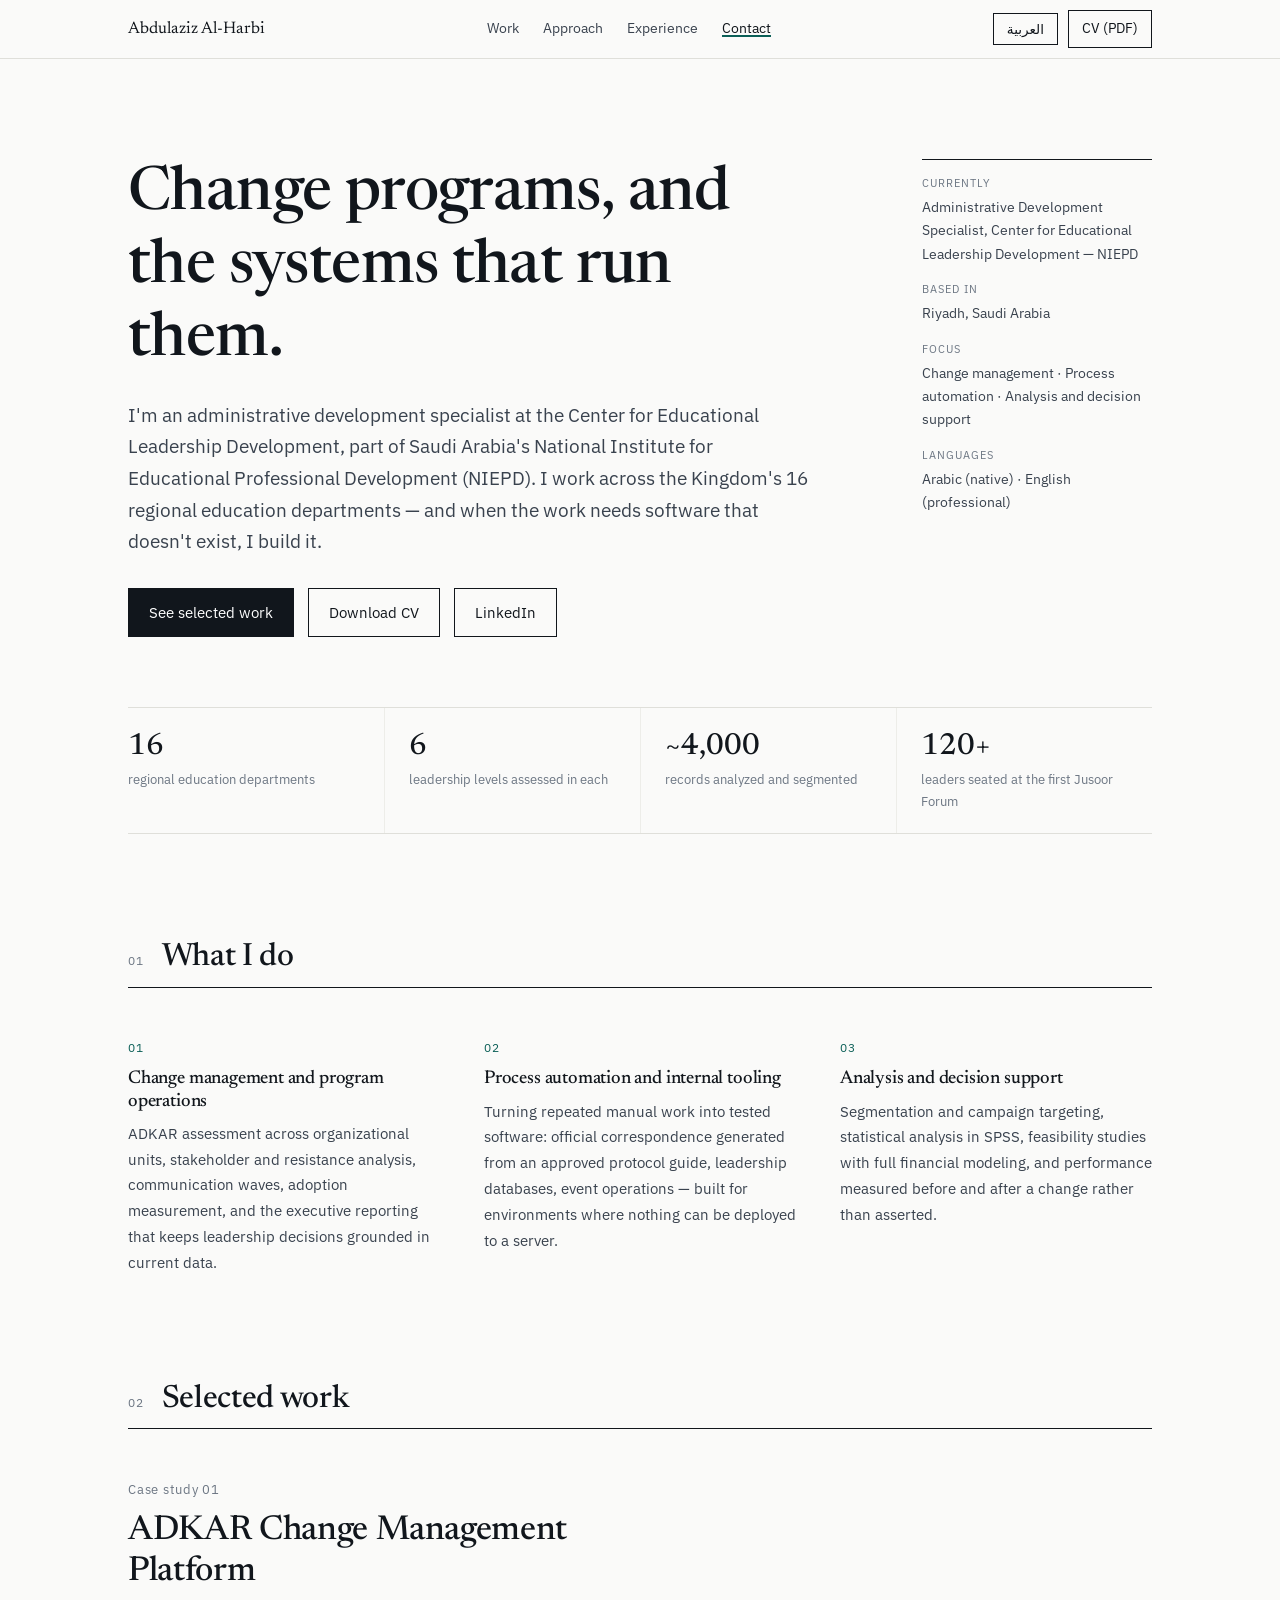
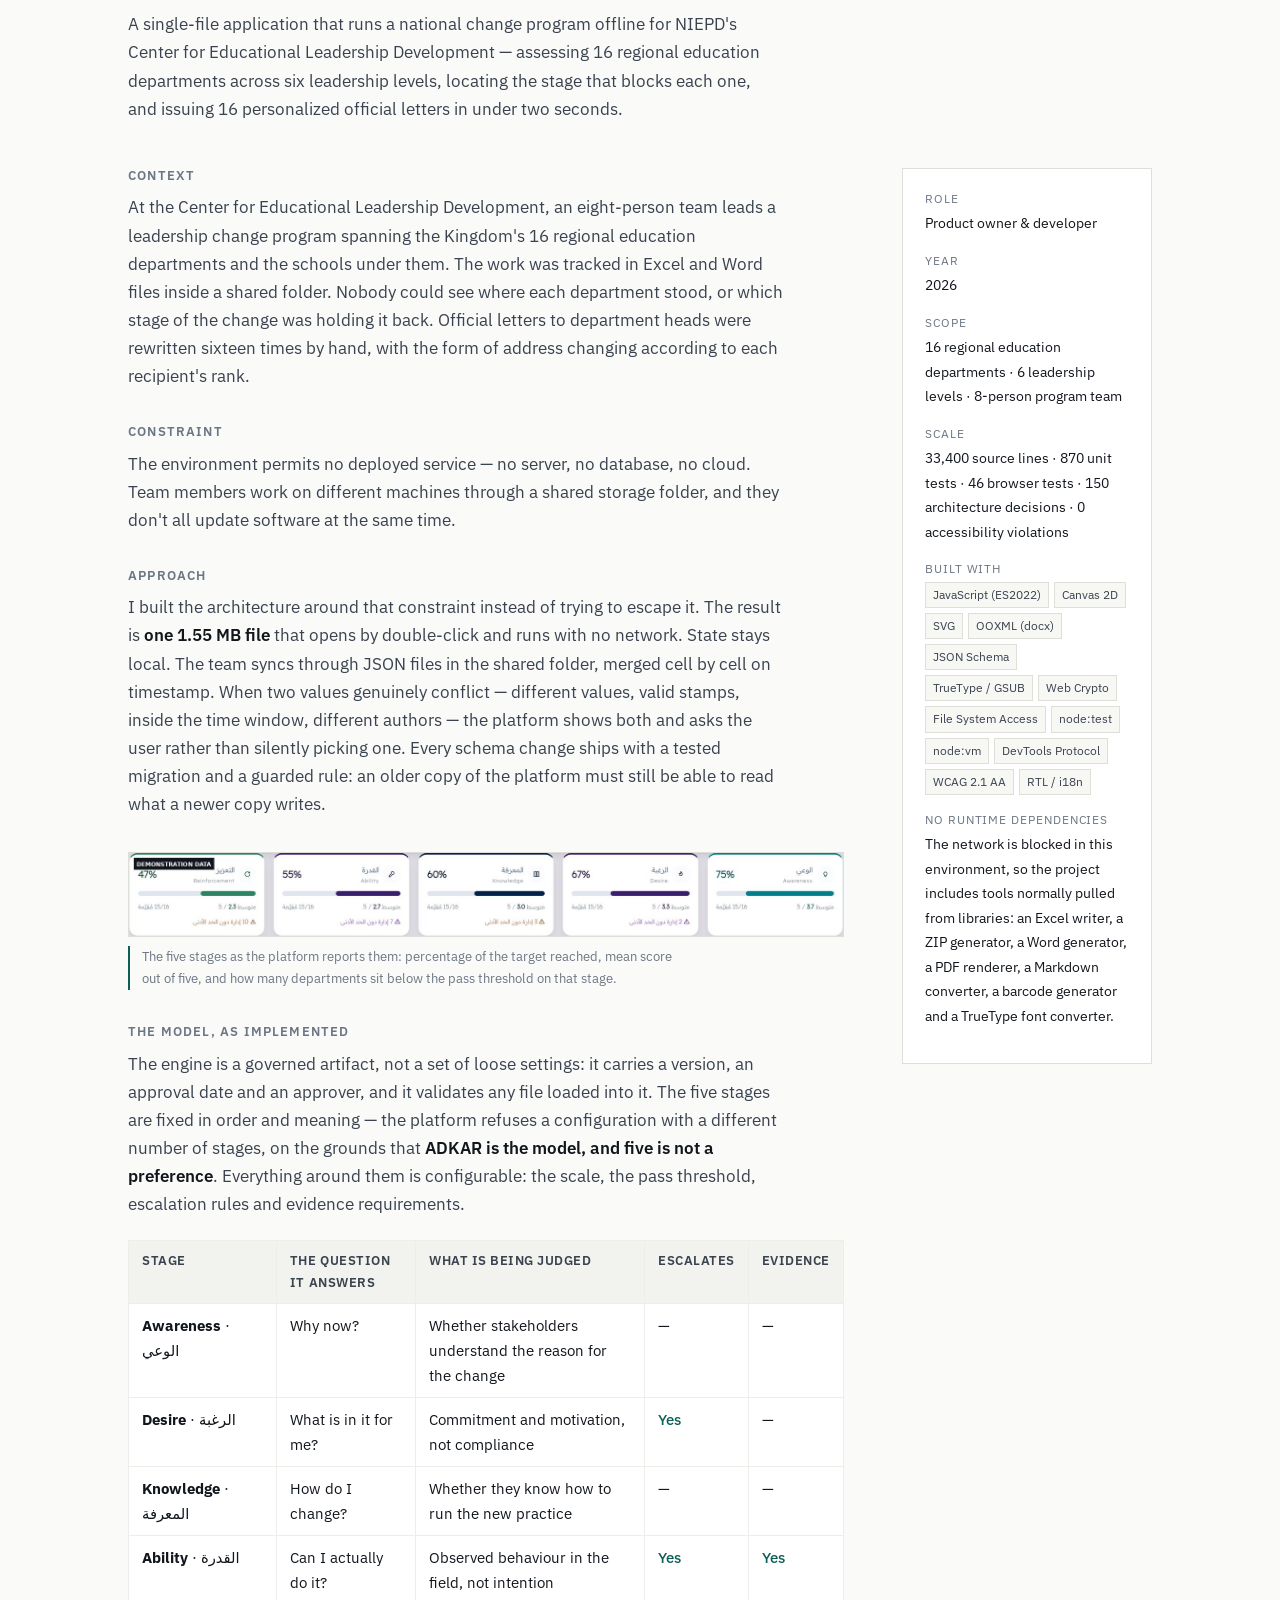
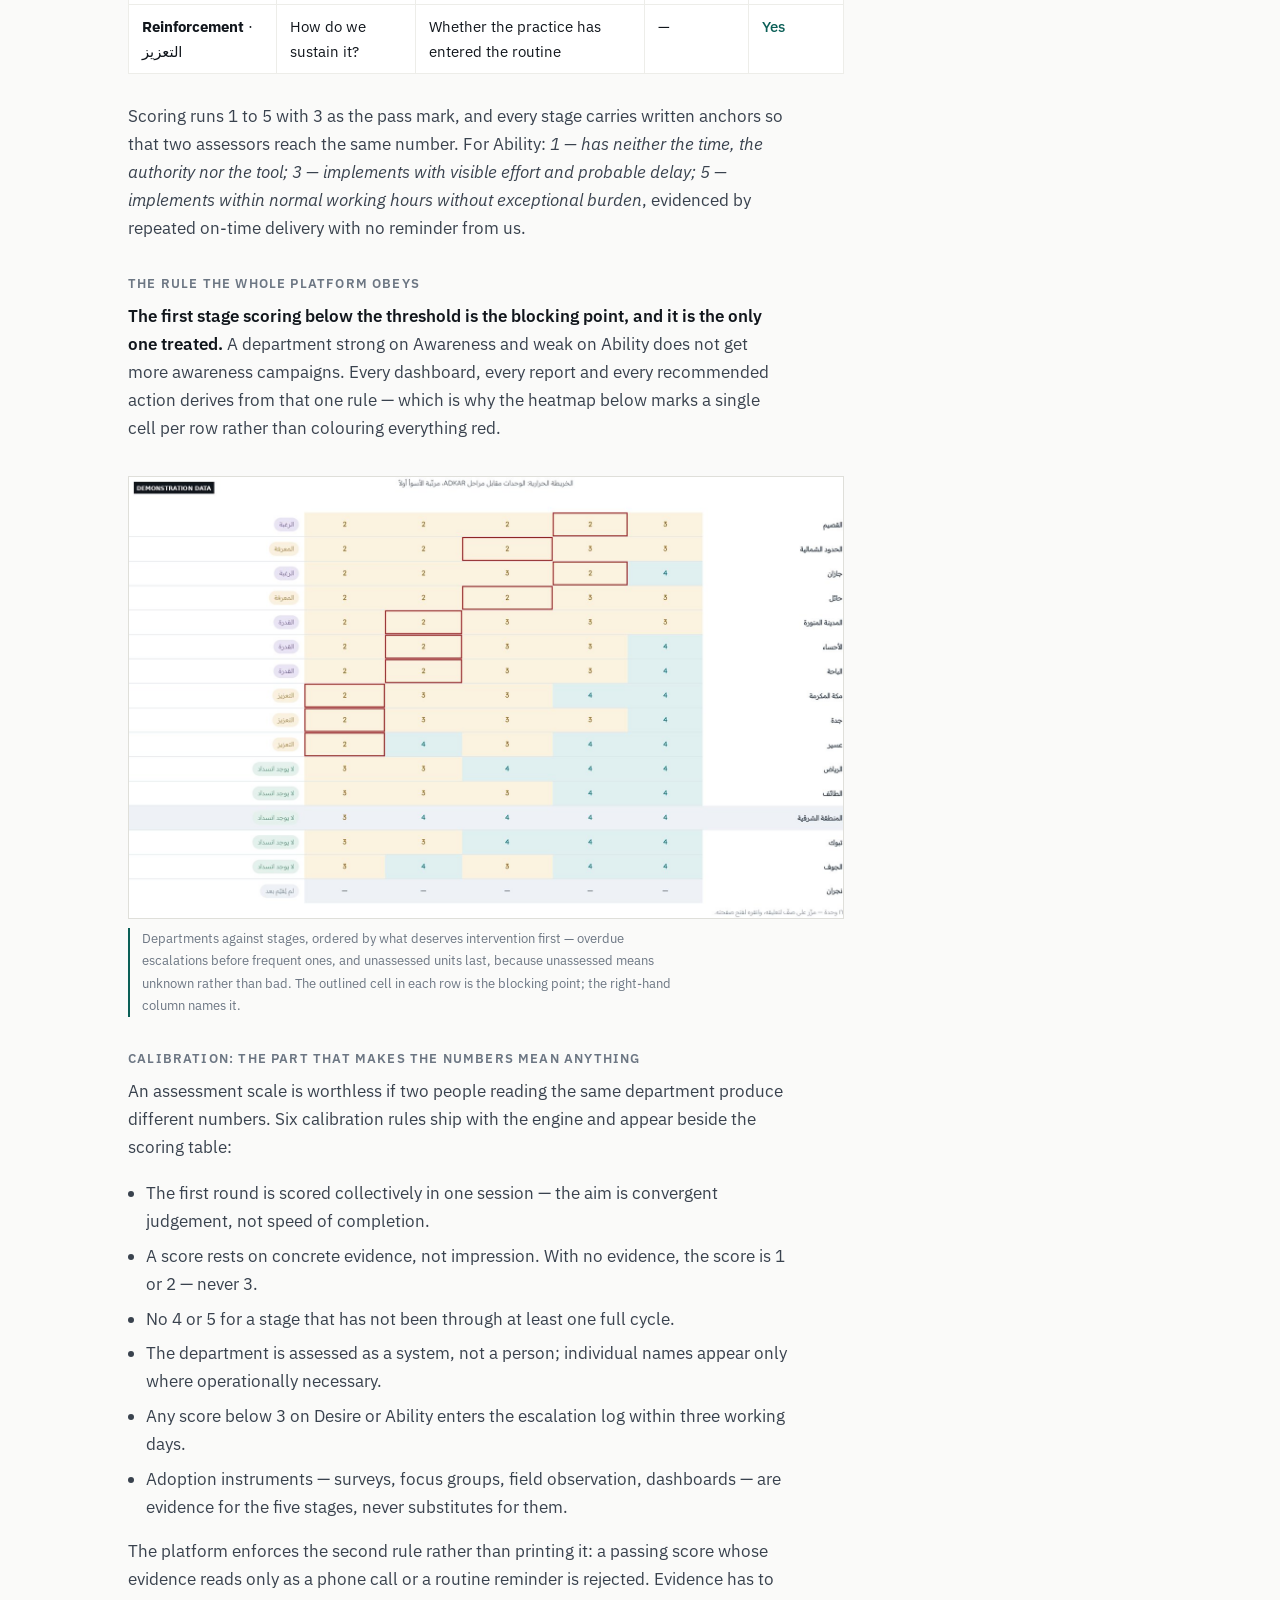
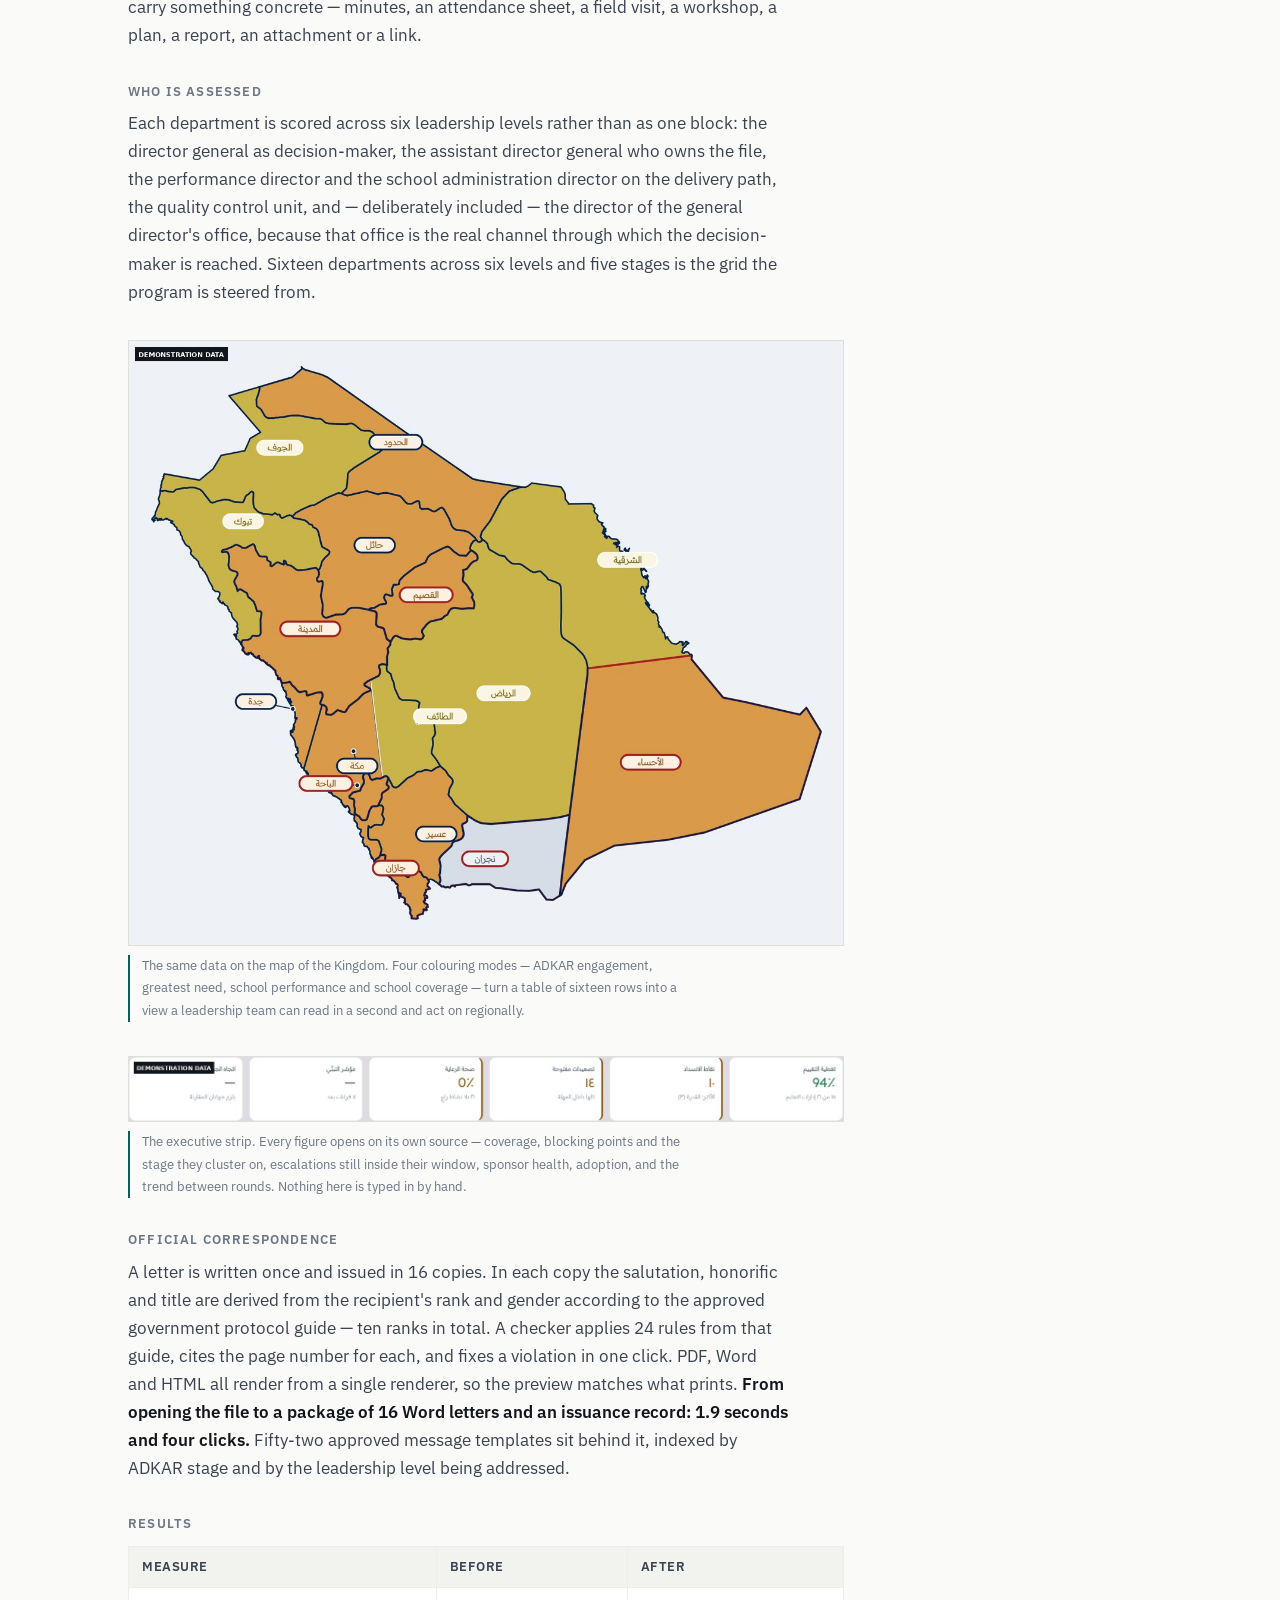
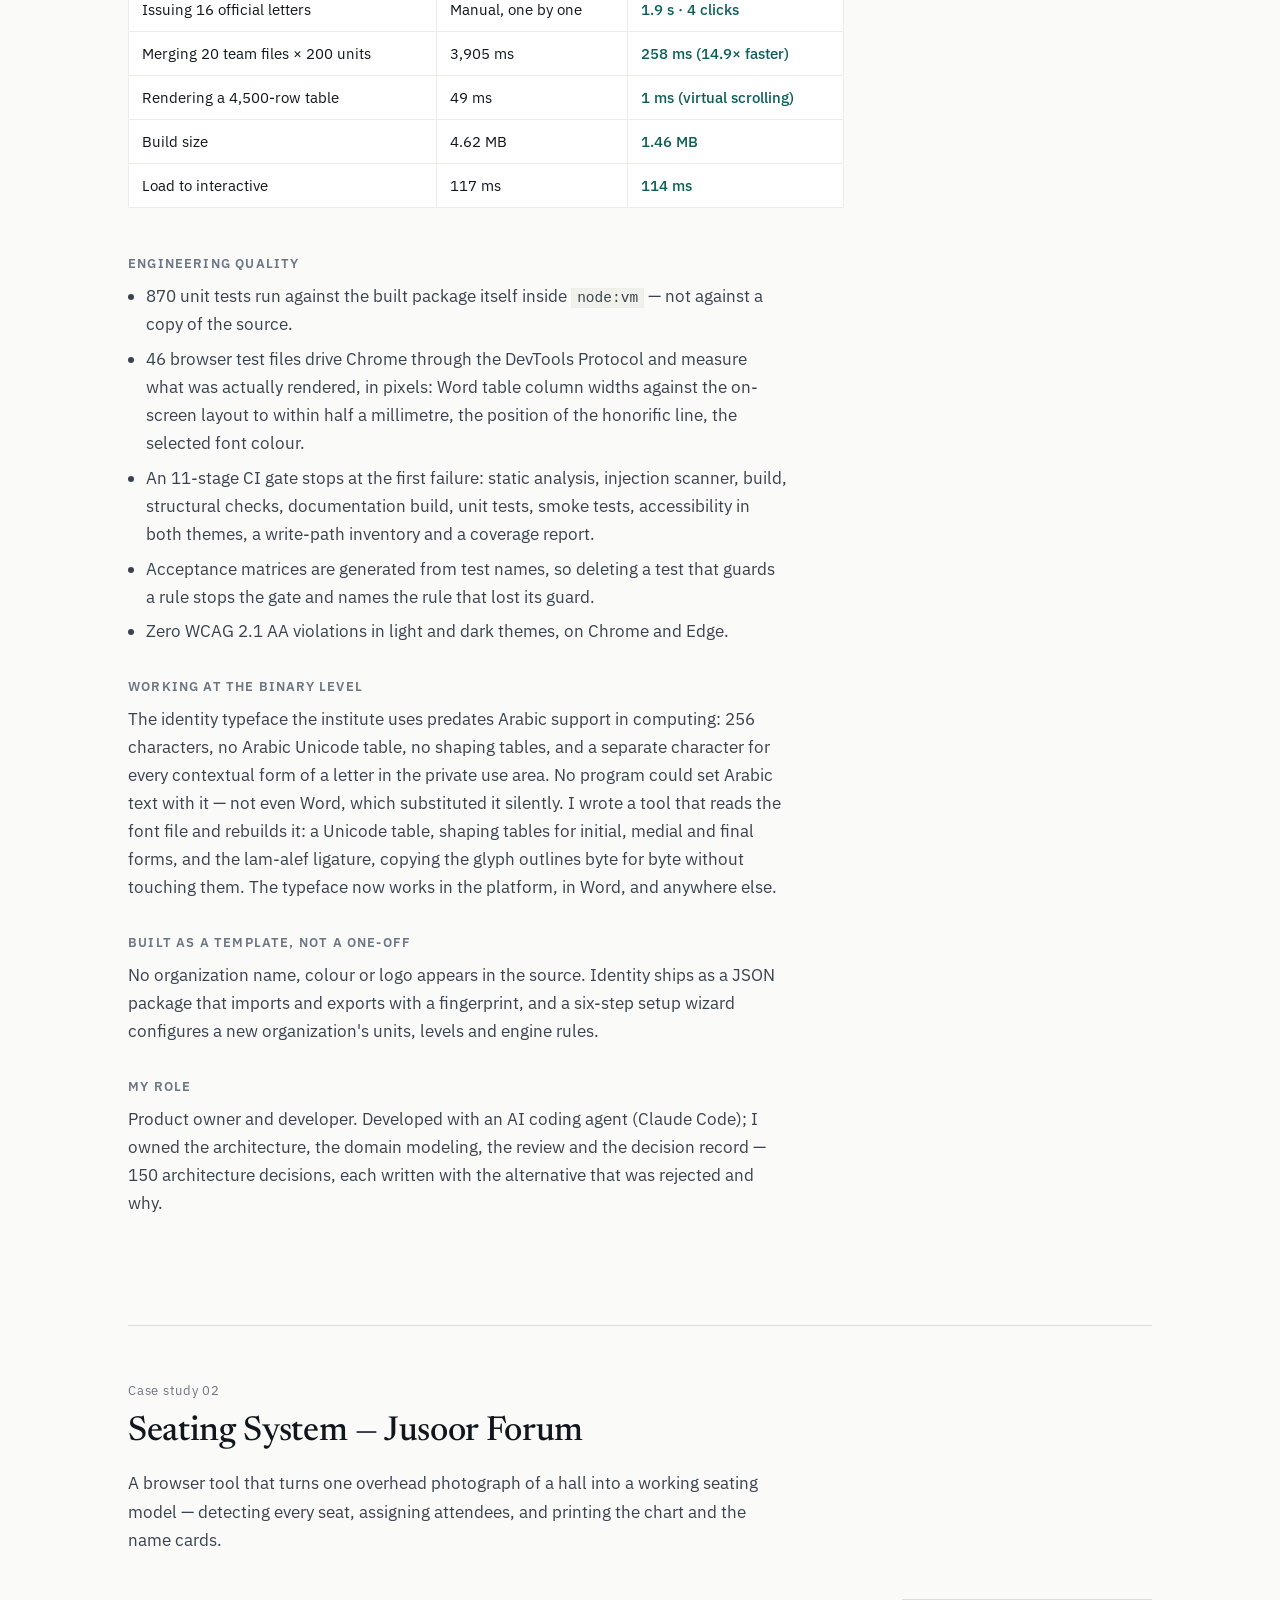
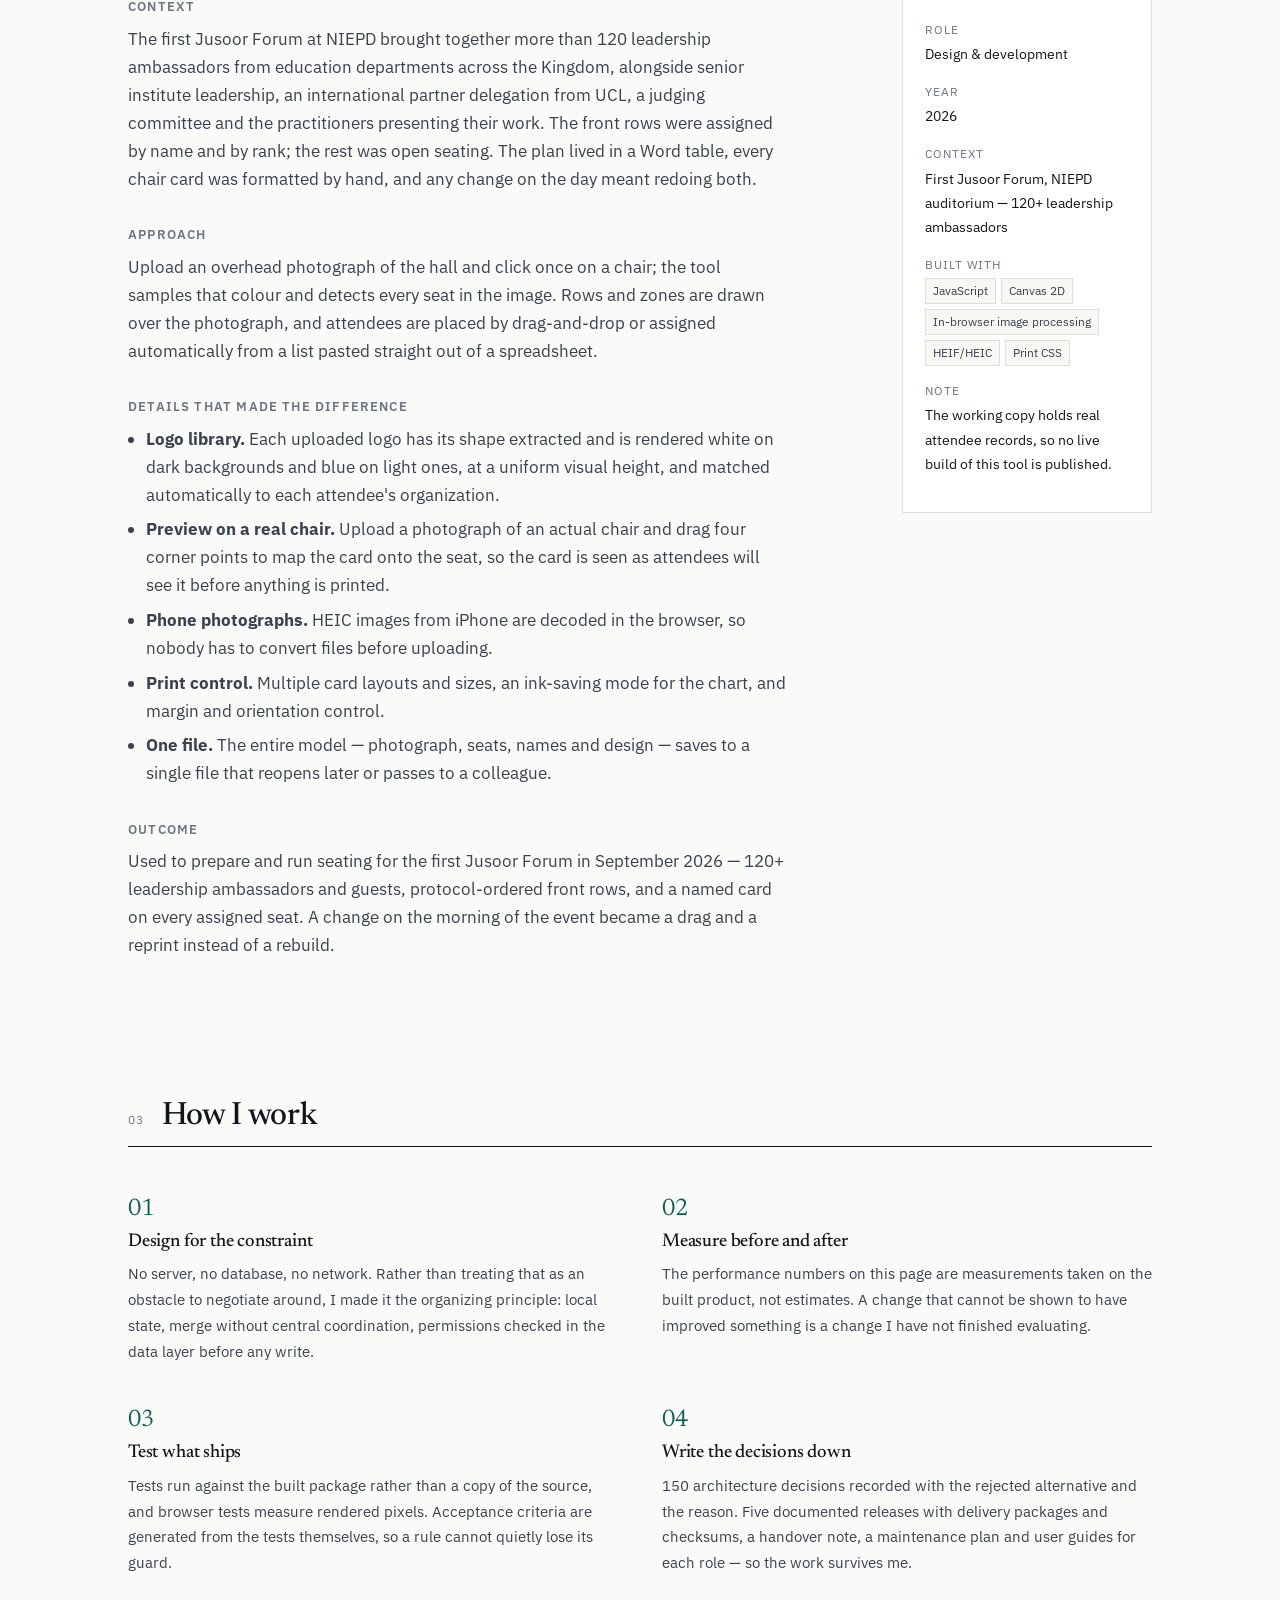
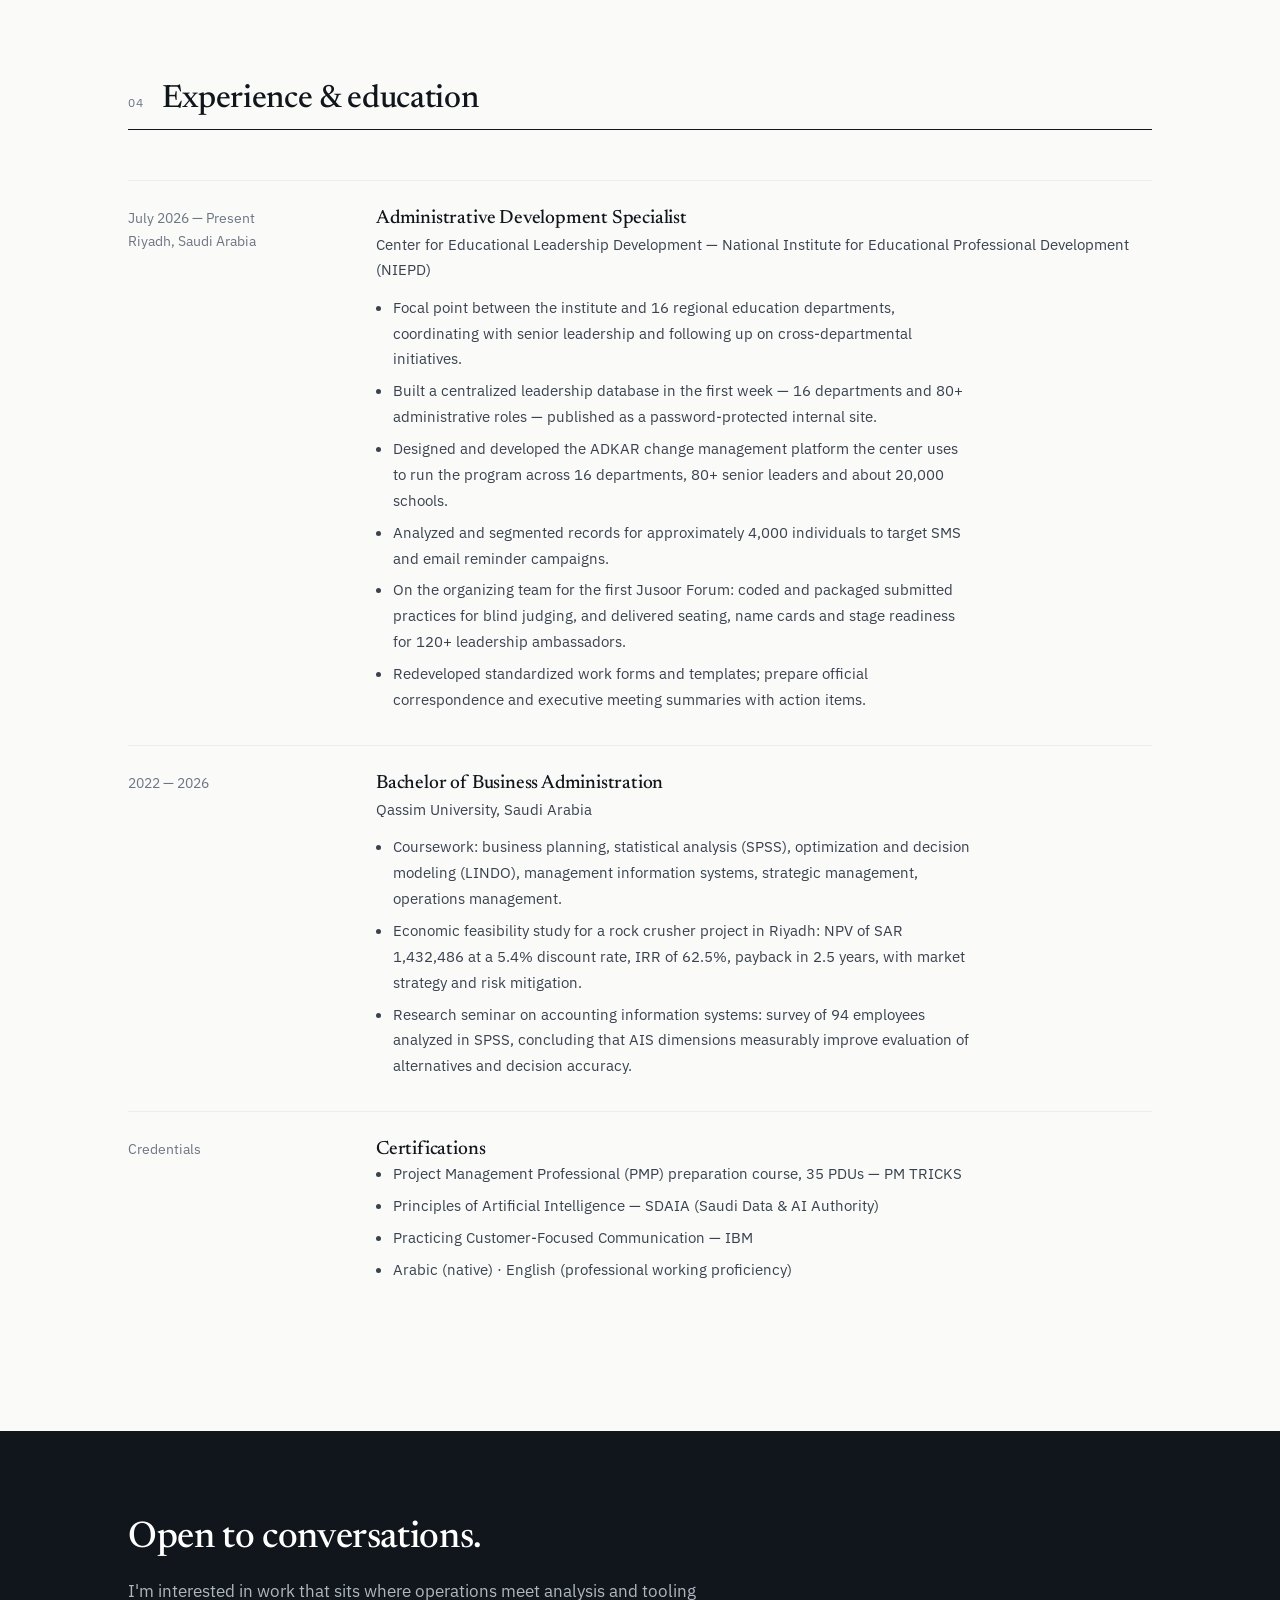
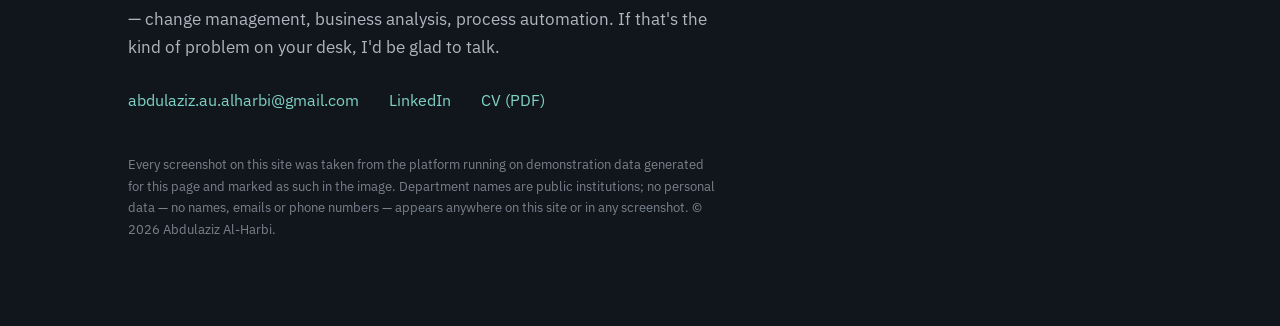
==== commit 82875237: "Remove Tamheer mentions from portfolio Co-Authored-By: Claude Opus 5.5 <noreply@anthropic.com>" ====
--- a/v1.html
+++ b/v1.html
@@ -200,7 +200,7 @@
           <a class="btn ghost" href="https://www.linkedin.com/">LinkedIn</a>
         </div>
       </div>
-      <dl class="now"><dt><span data-l="en">Currently</span><span data-l="ar">الدور الحالي</span></dt><dd><span data-l="en">Administrative Development Specialist (Tamheer Program), Center for Educational Leadership Development — NIEPD</span><span data-l="ar">أخصائي تطوير إداري (برنامج تمهير) — مركز تطوير القيادات التعليمية، المعهد الوطني للتطوير المهني التعليمي</span></dd>
+      <dl class="now"><dt><span data-l="en">Currently</span><span data-l="ar">الدور الحالي</span></dt><dd><span data-l="en">Administrative Development Specialist, Center for Educational Leadership Development — NIEPD</span><span data-l="ar">أخصائي تطوير إداري — مركز تطوير القيادات التعليمية، المعهد الوطني للتطوير المهني التعليمي</span></dd>
 <dt><span data-l="en">Based in</span><span data-l="ar">المقر</span></dt><dd><span data-l="en">Riyadh, Saudi Arabia</span><span data-l="ar">الرياض، المملكة العربية السعودية</span></dd>
 <dt><span data-l="en">Focus</span><span data-l="ar">مجالات العمل</span></dt><dd><span data-l="en">Change management · Process automation · Analysis and decision support</span><span data-l="ar">إدارة التغيير، وأتمتة العمليات، والتحليل ودعم القرار</span></dd>
 <dt><span data-l="en">Languages</span><span data-l="ar">اللغات</span></dt><dd><span data-l="en">Arabic (native) · English (professional)</span><span data-l="ar">العربية (الأم)، والإنجليزية (مستوى احترافي)</span></dd></dl>
@@ -402,7 +402,7 @@
 <section id="experience">
   <div class="wrap">
     <div class="shead"><span class="no">04</span><h2><span data-l="en">Experience &amp; education</span><span data-l="ar">الخبرة والتعليم</span></h2></div>
-    <div class="role"><div class="when"><span data-l="en">July 2026 — Present<br>Riyadh, Saudi Arabia</span><span data-l="ar">يوليو ٢٠٢٦ — الآن<br>الرياض، السعودية</span></div><div><h3 data-l="en">Administrative Development Specialist (Tamheer Program)</h3><h3 data-l="ar">أخصائي تطوير إداري (برنامج تمهير)</h3><p data-l="en" class="org">Center for Educational Leadership Development — National Institute for Educational Professional Development (NIEPD)</p><p data-l="ar" class="org">مركز تطوير القيادات التعليمية — المعهد الوطني للتطوير المهني التعليمي</p><ul data-l="en"><li>Focal point between the institute and 16 regional education departments, coordinating with senior leadership and following up on cross-departmental initiatives.</li><li>Built a centralized leadership database in the first week — 16 departments and 80+ administrative roles — published as a password-protected internal site.</li><li>Designed and developed the ADKAR change management platform the center uses to run the program across 16 departments, 80+ senior leaders and about 20,000 schools.</li><li>Analyzed and segmented records for approximately 4,000 individuals to target SMS and email reminder campaigns.</li><li>On the organizing team for the first Jusoor Forum: coded and packaged submitted practices for blind judging, and delivered seating, name cards and stage readiness for 120+ leadership ambassadors.</li><li>Redeveloped standardized work forms and templates; prepare official correspondence and executive meeting summaries with action items.</li></ul><ul data-l="ar"><li>نقطة الاتصال بين المعهد وست عشرة إدارة تعليم، والتنسيق مع القيادات ومتابعة المبادرات المشتركة.</li><li>بناء قاعدة بيانات القيادات في الأسبوع الأول — ١٦ إدارة وأكثر من ٨٠ منصبًا إداريًا — ونشرها موقعًا داخليًا محميًا بكلمة مرور.</li><li>تصميم وتطوير منصة إدارة التغيير ADKAR التي يستخدمها المركز لإدارة البرنامج مع ١٦ إدارة وأكثر من ٨٠ قياديًا وقرابة ٢٠ ألف مدرسة.</li><li>تحليل وفرز بيانات قرابة ٤٬٠٠٠ شخص لاستهداف حملات الرسائل النصية والبريد التذكيري.</li><li>ضمن فريق تنظيم ملتقى جسور الأول: ترميز الممارسات وتجهيزها للتحكيم، والإجلاس وبطاقات الأسماء وجاهزية المسرح لأكثر من ١٢٠ من سفراء القيادة.</li><li>إعادة تطوير النماذج والقوالب الإدارية، وإعداد الخطابات الرسمية وملخصات الاجتماعات التنفيذية بإجراءاتها.</li></ul></div></div>
+    <div class="role"><div class="when"><span data-l="en">July 2026 — Present<br>Riyadh, Saudi Arabia</span><span data-l="ar">يوليو ٢٠٢٦ — الآن<br>الرياض، السعودية</span></div><div><h3 data-l="en">Administrative Development Specialist</h3><h3 data-l="ar">أخصائي تطوير إداري</h3><p data-l="en" class="org">Center for Educational Leadership Development — National Institute for Educational Professional Development (NIEPD)</p><p data-l="ar" class="org">مركز تطوير القيادات التعليمية — المعهد الوطني للتطوير المهني التعليمي</p><ul data-l="en"><li>Focal point between the institute and 16 regional education departments, coordinating with senior leadership and following up on cross-departmental initiatives.</li><li>Built a centralized leadership database in the first week — 16 departments and 80+ administrative roles — published as a password-protected internal site.</li><li>Designed and developed the ADKAR change management platform the center uses to run the program across 16 departments, 80+ senior leaders and about 20,000 schools.</li><li>Analyzed and segmented records for approximately 4,000 individuals to target SMS and email reminder campaigns.</li><li>On the organizing team for the first Jusoor Forum: coded and packaged submitted practices for blind judging, and delivered seating, name cards and stage readiness for 120+ leadership ambassadors.</li><li>Redeveloped standardized work forms and templates; prepare official correspondence and executive meeting summaries with action items.</li></ul><ul data-l="ar"><li>نقطة الاتصال بين المعهد وست عشرة إدارة تعليم، والتنسيق مع القيادات ومتابعة المبادرات المشتركة.</li><li>بناء قاعدة بيانات القيادات في الأسبوع الأول — ١٦ إدارة وأكثر من ٨٠ منصبًا إداريًا — ونشرها موقعًا داخليًا محميًا بكلمة مرور.</li><li>تصميم وتطوير منصة إدارة التغيير ADKAR التي يستخدمها المركز لإدارة البرنامج مع ١٦ إدارة وأكثر من ٨٠ قياديًا وقرابة ٢٠ ألف مدرسة.</li><li>تحليل وفرز بيانات قرابة ٤٬٠٠٠ شخص لاستهداف حملات الرسائل النصية والبريد التذكيري.</li><li>ضمن فريق تنظيم ملتقى جسور الأول: ترميز الممارسات وتجهيزها للتحكيم، والإجلاس وبطاقات الأسماء وجاهزية المسرح لأكثر من ١٢٠ من سفراء القيادة.</li><li>إعادة تطوير النماذج والقوالب الإدارية، وإعداد الخطابات الرسمية وملخصات الاجتماعات التنفيذية بإجراءاتها.</li></ul></div></div>
 <div class="role"><div class="when"><span data-l="en">2022 — 2026</span><span data-l="ar">٢٠٢٢ — ٢٠٢٦</span></div><div><h3 data-l="en">Bachelor of Business Administration</h3><h3 data-l="ar">بكالوريوس إدارة أعمال</h3><p data-l="en" class="org">Qassim University, Saudi Arabia</p><p data-l="ar" class="org">جامعة القصيم، السعودية</p><ul data-l="en"><li>Coursework: business planning, statistical analysis (SPSS), optimization and decision modeling (LINDO), management information systems, strategic management, operations management.</li><li>Economic feasibility study for a rock crusher project in Riyadh: NPV of SAR 1,432,486 at a 5.4% discount rate, IRR of 62.5%, payback in 2.5 years, with market strategy and risk mitigation.</li><li>Research seminar on accounting information systems: survey of 94 employees analyzed in SPSS, concluding that AIS dimensions measurably improve evaluation of alternatives and decision accuracy.</li></ul><ul data-l="ar"><li>مقررات: تخطيط الأعمال، والتحليل الإحصائي (SPSS)، ونمذجة القرار والأمثلية (LINDO)، ونظم المعلومات الإدارية، والإدارة الاستراتيجية، وإدارة العمليات.</li><li>دراسة جدوى اقتصادية لمشروع كسّارة في الرياض: صافي قيمة حالية ١٬٤٣٢٬٤٨٦ ريالًا بمعدل خصم ٥٫٤٪، ومعدل عائد داخلي ٦٢٫٥٪، واسترداد خلال سنتين ونصف، مع استراتيجية سوقية ومعالجة للمخاطر.</li><li>ندوة بحثية عن نظم المعلومات المحاسبية: تحليل استبانة ٩٤ موظفًا بـ SPSS، وخلصت إلى أن أبعاد النظام تحسّن تقييم البدائل ودقة القرار بأثر قابل للقياس.</li></ul></div></div>
 <div class="role"><div class="when"><span data-l="en">Credentials</span><span data-l="ar">الشهادات</span></div><div><h3 data-l="en">Certifications</h3><h3 data-l="ar">الشهادات والاعتمادات</h3><ul data-l="en"><li>Project Management Professional (PMP) preparation course, 35 PDUs — PM TRICKS</li><li>Principles of Artificial Intelligence — SDAIA (Saudi Data &amp; AI Authority)</li><li>Practicing Customer-Focused Communication — IBM</li><li>Arabic (native) · English (professional working proficiency)</li></ul><ul data-l="ar"><li>دورة الإعداد لشهادة إدارة المشاريع الاحترافية (PMP) — ٣٥ ساعة تطوير مهني — PM TRICKS</li><li>أساسيات الذكاء الاصطناعي — الهيئة السعودية للبيانات والذكاء الاصطناعي (سدايا)</li><li>التواصل المرتكز على العميل — IBM</li><li>العربية (اللغة الأم) · الإنجليزية (مستوى مهني)</li></ul></div></div>
   </div>
